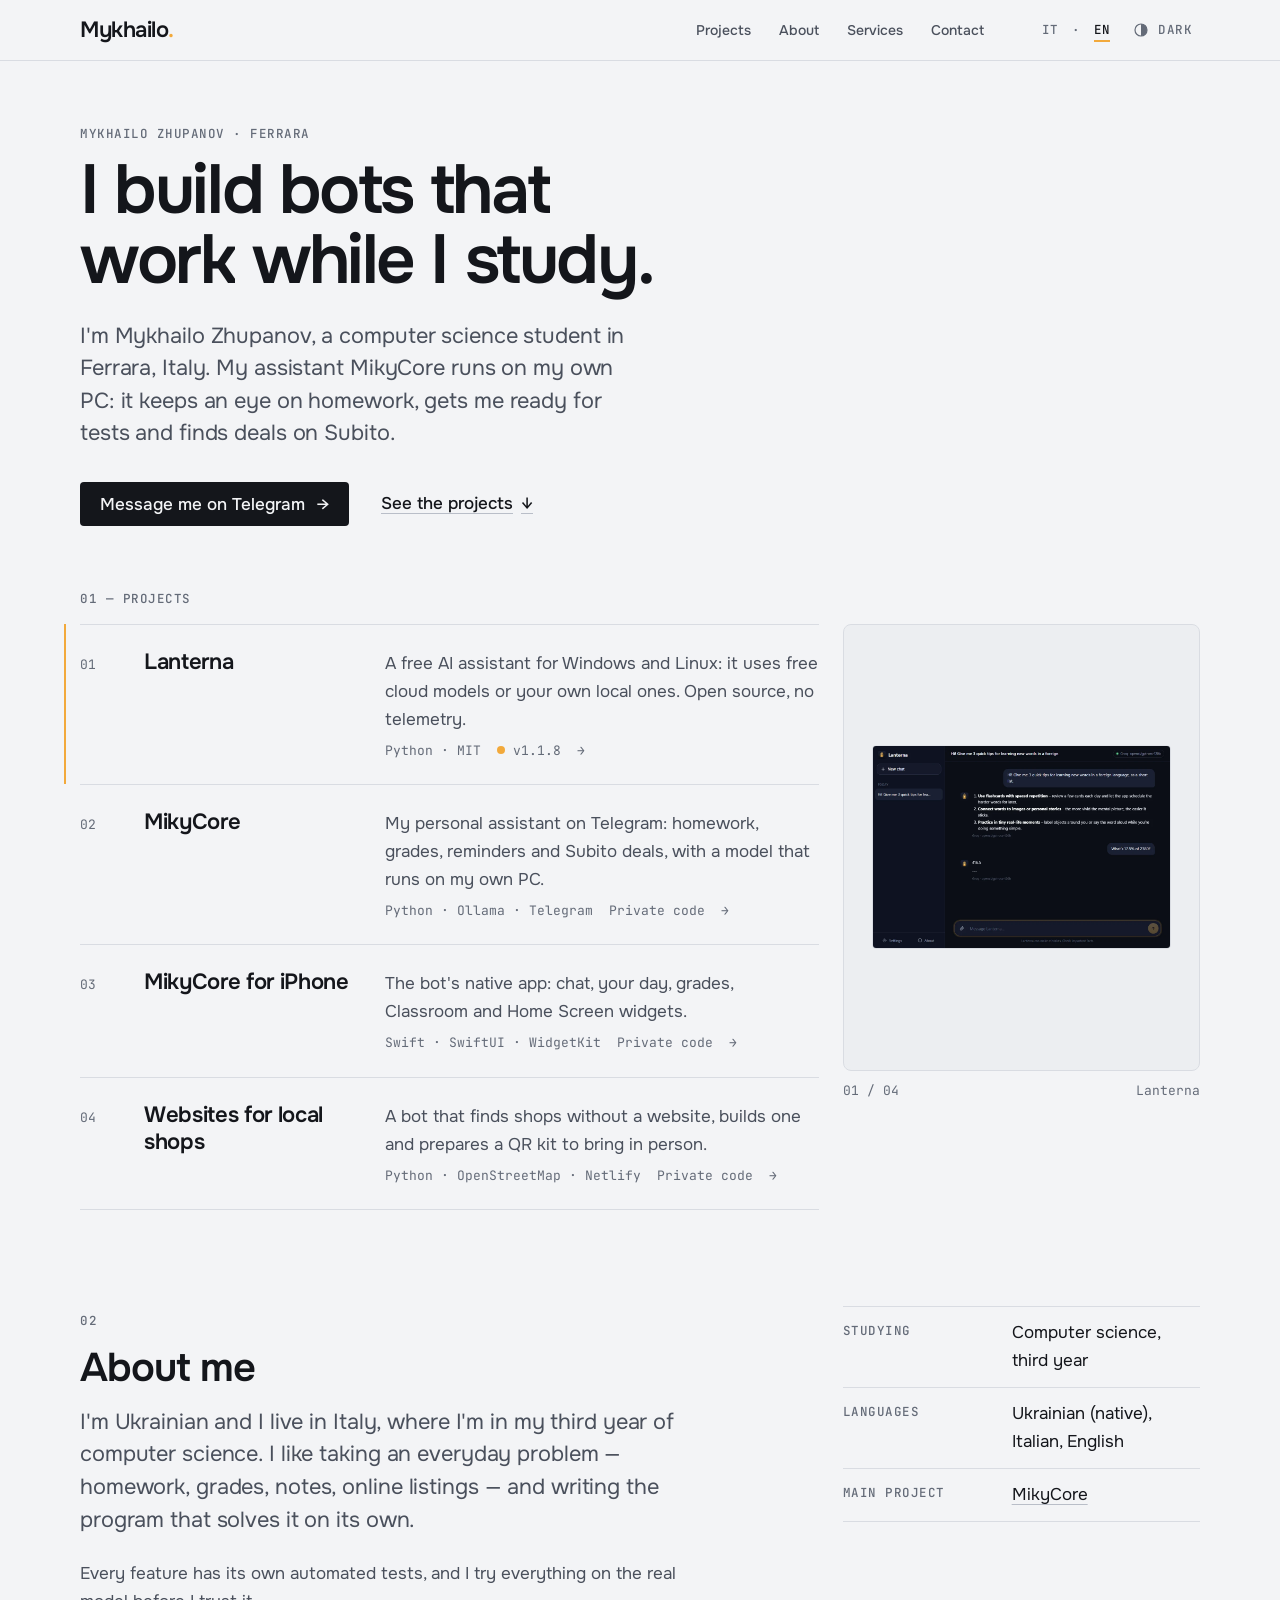
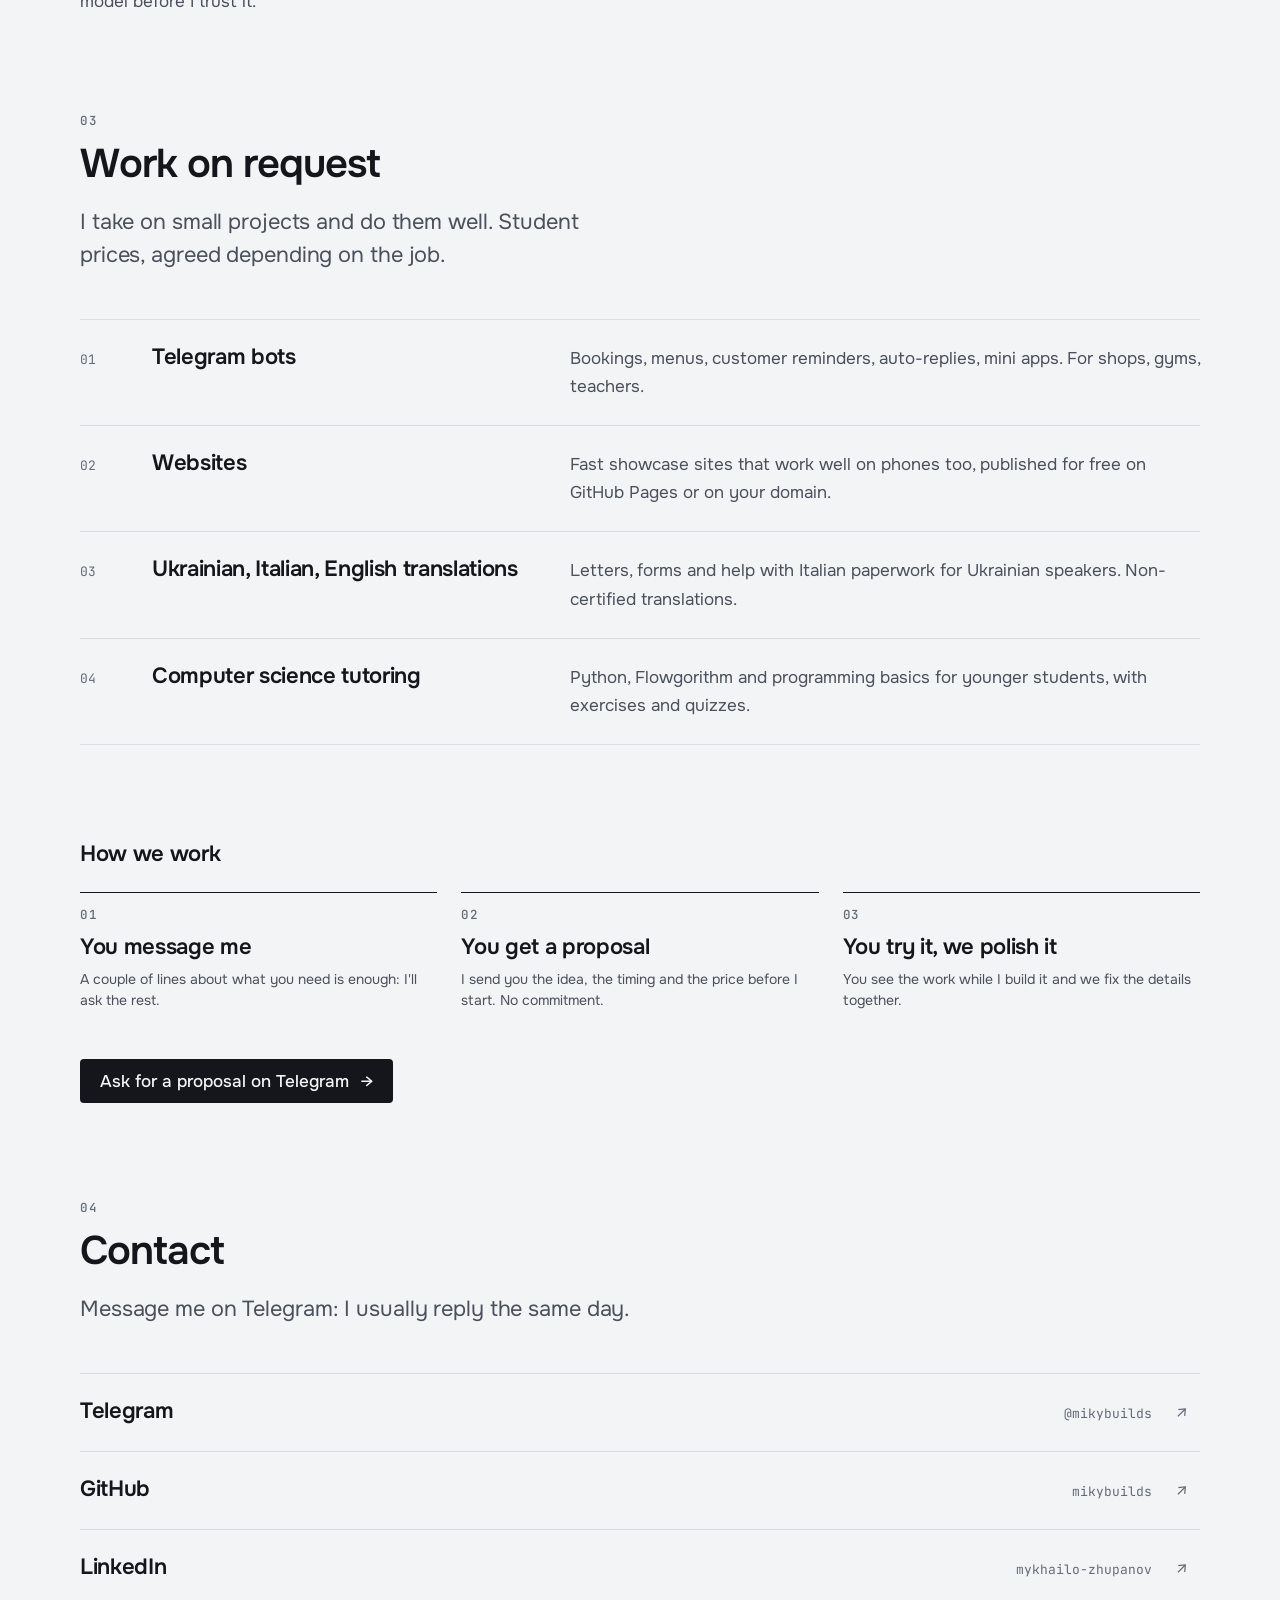
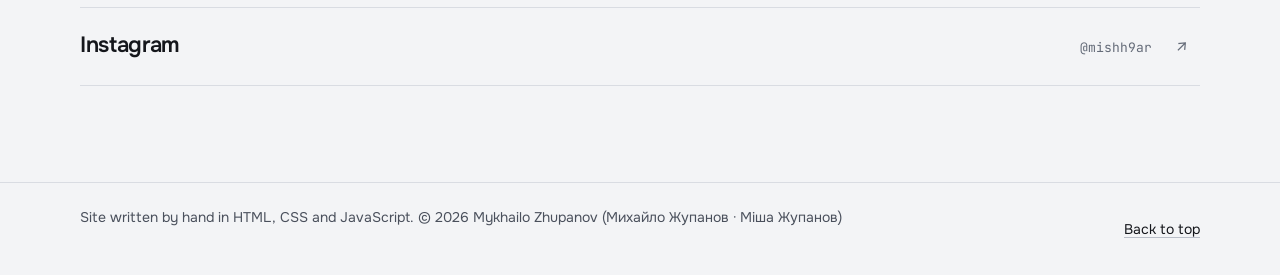
==== index.html @ 5d2f7d84 "Project index: fixed preview plate with a shutter transition" ====
<!doctype html>
<html lang="it">
<head>
  <meta charset="utf-8">
  <meta name="viewport" content="width=device-width, initial-scale=1">
  <title>Mykhailo Zhupanov — bot Telegram e AI in locale</title>
  <meta name="description" content="Mykhailo Zhupanov (Михайло Жупанов, Міша Жупанов), studente di informatica a Ferrara. Costruisco bot Telegram, siti web e assistenti AI che girano sul mio PC.">
  <meta name="author" content="Mykhailo Zhupanov (Михайло Жупанов)">
  <meta name="theme-color" content="#F3F4F6">
  <link rel="canonical" href="https://mikybuilds.github.io/">
  <script type="application/ld+json">
  {"@context": "https://schema.org", "@type": "Person", "name": "Mykhailo Zhupanov", "alternateName": ["Mikhail Zhupanov", "Misha Zhupanov", "Zhupanov Mykhailo", "Михайло Жупанов", "Міша Жупанов", "Миша Жупанов", "Жупанов Михайло", "mikybuilds"], "url": "https://mikybuilds.github.io/", "givenName": "Mykhailo", "familyName": "Zhupanov", "mainEntityOfPage": "https://mikybuilds.github.io/", "jobTitle": "Computer science student, developer", "homeLocation": {"@type": "Place", "address": {"@type": "PostalAddress", "addressLocality": "Ferrara", "addressCountry": "IT"}}, "knowsAbout": ["Telegram bots", "Local LLM", "iOS apps", "Web development"], "sameAs": ["https://github.com/mikybuilds", "https://www.linkedin.com/in/mykhailo-zhupanov/", "https://t.me/mikybuilds", "https://www.instagram.com/mishh9ar/"]}
  </script>
  <meta name="color-scheme" content="light dark">
  <meta property="og:type" content="website">
  <meta property="og:title" content="Mykhailo Zhupanov — bot Telegram e AI in locale">
  <meta property="og:description" content="Mykhailo Zhupanov (Михайло Жупанов, Міша Жупанов), studente di informatica a Ferrara. Costruisco bot Telegram, siti web e assistenti AI che girano sul mio PC.">
  <meta property="og:image" content="https://mikybuilds.github.io/assets/og.png">
  <meta property="og:url" content="https://mikybuilds.github.io/">
  <link rel="icon" href="data:image/svg+xml,%3Csvg xmlns='http://www.w3.org/2000/svg' viewBox='0 0 64 64'%3E%3Crect width='64' height='64' rx='8' fill='%2314161B'/%3E%3Cpath d='M13 47V18l12 17 12-17v29' fill='none' stroke='%23F3F4F6' stroke-width='6' stroke-linejoin='miter'/%3E%3Ccircle cx='51' cy='45' r='5' fill='%23F2A93B'/%3E%3C/svg%3E">
  <link rel="preconnect" href="https://fonts.googleapis.com">
  <link rel="preconnect" href="https://fonts.gstatic.com" crossorigin>
  <link href="https://fonts.googleapis.com/css2?family=JetBrains+Mono:wght@400;500&family=Onest:wght@400..600&display=swap" rel="stylesheet">
  <link rel="stylesheet" href="/tokens.css?v=15">
  <link rel="stylesheet" href="/base.css?v=15">
  <link rel="stylesheet" href="/components.css?v=15">
  <link rel="stylesheet" href="/pages.css?v=15">
  <script src="/lv.js?v=1" defer></script>
  <script>(function(){var d=document.documentElement;d.classList.add("js");try{var t=localStorage.getItem("theme");if(t)d.dataset.theme=t}catch(e){}})();</script>
</head>
<body data-page="home">
  <a class="skip" href="#main" data-i18n="skip">Vai al contenuto</a>
  

  <header class="site-head"><div class="wrap">
    <a class="brand" href="/">Mykhailo</a>
    <nav class="site-nav" aria-label="Menu">
      <a data-i18n="nav.projects" href="/#projects" data-sec="projects">Progetti</a>
      <a class="hide-m" data-i18n="nav.about" href="/#about" data-sec="about">Chi sono</a>
      <a class="hide-s" data-i18n="nav.services" href="/#services" data-sec="services">Servizi</a>
      <a data-i18n="nav.contact" href="/#contact" data-sec="contact">Contatti</a>
    </nav>
    <div class="tools">
      <div class="lang" role="group" aria-label="Lingua / Language"><button type="button" data-lang="it" aria-pressed="true">IT</button><span aria-hidden="true">·</span><button type="button" data-lang="en" aria-pressed="false">EN</button></div>
      <button id="theme" class="theme-btn" type="button" aria-label="Tema scuro"><svg viewBox="0 0 24 24" aria-hidden="true"><circle cx="12" cy="12" r="8"/><path class="half" d="M12 4a8 8 0 0 1 0 16z"/></svg><span class="t-label">Scuro</span></button>
    </div>
  </div></header>

  <main id="main">

    <section class="intro"><div class="wrap">
      <p class="label">Mykhailo Zhupanov · Ferrara</p>
      <h1 class="display" data-i18n="hero.title" data-split>Costruisco bot che lavorano mentre io studio.</h1>
      <p class="lead" data-i18n="hero.lead">Sono Mykhailo Zhupanov, studente di informatica in Italia. Il mio assistente MikyCore gira sul mio PC: tiene d'occhio i compiti, mi prepara per le verifiche e trova affari su Subito.</p>
      <p class="actions"><a class="btn" href="https://t.me/mikybuilds" target="_blank" rel="noopener"><span data-i18n="hero.cta">Scrivimi su Telegram</span><span class="arr" aria-hidden="true">→</span></a><a class="more" href="#projects"><span data-i18n="hero.more2">Vedi i progetti</span><span class="arr" aria-hidden="true">↓</span></a></p>
    </div></section>

    <section class="sec first" id="projects"><div class="wrap">
      <h2 class="label" data-i18n="pj.title">01 — Progetti</h2>
      <div class="index-layout">
        <div class="index"><a class="index-row" href="/projects/lanterna/" data-preview="/assets/lanterna/chat.webp" data-pw="1120" data-ph="760"><span class="row-no meta">01</span><span class="row-title h3" style="view-transition-name:p-lanterna">Lanterna</span><span class="row-desc" data-i18n="pj.lan.d">Assistente AI gratuito per Windows e Linux: usa modelli cloud gratuiti o i tuoi modelli locali. Open source, senza telemetria.</span><span class="row-meta"><span class="row-k meta">Python · MIT</span><span class="row-s meta"><span><span class="dot" aria-hidden="true"></span><span data-lv="v">v1.1.8</span></span><span class="arr" aria-hidden="true">→</span></span></span></a><a class="index-row" href="/projects/mikycore/" data-preview="/assets/previews/mikycore.webp" data-pw="390" data-ph="844"><span class="row-no meta">02</span><span class="row-title h3" style="view-transition-name:p-mikycore">MikyCore</span><span class="row-desc" data-i18n="pj.mc.d">Il mio assistente personale su Telegram: compiti, voti, promemoria e affari su Subito, con un modello che gira sul mio PC.</span><span class="row-meta"><span class="row-k meta">Python · Ollama · Telegram</span><span class="row-s meta"><span data-i18n="ix.private">Codice privato</span><span class="arr" aria-hidden="true">→</span></span></span></a><a class="index-row" href="/projects/ios/" data-preview="/assets/previews/ios.webp" data-pw="390" data-ph="844"><span class="row-no meta">03</span><span class="row-title h3" data-i18n="pj.ios.n" style="view-transition-name:p-ios">MikyCore per iPhone</span><span class="row-desc" data-i18n="pj.ios.d">L'app nativa del bot: chat, giornata, voti, Classroom e widget sulla schermata Home.</span><span class="row-meta"><span class="row-k meta">Swift · SwiftUI · WidgetKit</span><span class="row-s meta"><span data-i18n="ix.private">Codice privato</span><span class="arr" aria-hidden="true">→</span></span></span></a><a class="index-row" href="/projects/sites/" data-preview="/assets/previews/sites.webp" data-pw="390" data-ph="844"><span class="row-no meta">04</span><span class="row-title h3" data-i18n="pj.sites.n" style="view-transition-name:p-sites">Siti per negozi locali</span><span class="row-desc" data-i18n="pj.sit.d">Un bot che trova attività senza sito, ne costruisce uno e prepara il kit con QR da portare di persona.</span><span class="row-meta"><span class="row-k meta">Python · OpenStreetMap · Netlify</span><span class="row-s meta"><span data-i18n="ix.private">Codice privato</span><span class="arr" aria-hidden="true">→</span></span></span></a></div>
        <aside class="stage" aria-hidden="true">
          <figure class="plate">
            <div class="plate-frame"><img class="landscape cur" src="/assets/lanterna/chat.webp" alt="" width="1120" height="760"><img class="portrait" src="/assets/previews/mikycore.webp" alt="" width="390" height="844"><img class="portrait" src="/assets/previews/ios.webp" alt="" width="390" height="844"><img class="portrait" src="/assets/previews/sites.webp" alt="" width="390" height="844"></div>
            <figcaption class="meta"><span id="plate-no">01 / 04</span><span id="plate-name">Lanterna</span></figcaption>
          </figure>
        </aside>
      </div>
    </div></section>

    <section class="sec" id="about"><div class="wrap"><div class="split">
      <div class="split-main">
        <span class="label">02</span>
        <h2 class="h2" data-i18n="about.title">Chi sono</h2>
        <p class="lead wide" data-i18n="about.p1" data-r>Sono ucraino e vivo in Italia, dove frequento il terzo anno di informatica. Mi piace prendere un problema di tutti i giorni — compiti, voti, appunti, annunci online — e scrivere il programma che lo risolve da solo.</p>
        <p class="body dim" data-i18n="ab.p2" data-r>Ogni funzione ha i suoi test automatici, e provo tutto sul modello reale prima di fidarmi.</p>
      </div>
      <div class="split-aside">
        <dl class="facts" data-r>
          <div><dt class="label" data-i18n="ab.k1">Studio</dt><dd data-i18n="ab.v1">Informatica, terzo anno</dd></div>
          <div><dt class="label" data-i18n="ab.k4">Lingue</dt><dd data-i18n="ab.v4">Ucraino (madrelingua), italiano, inglese</dd></div>
          <div><dt class="label" data-i18n="ab.k5">Progetto principale</dt><dd><a href="/projects/mikycore/">MikyCore</a></dd></div>
        </dl>
      </div>
    </div></div></section>

    <section class="sec" id="services"><div class="wrap">
      <div class="sec-head"><span class="label">03</span><h2 class="h2" data-i18n="srv.title">Lavoro su richiesta</h2><p class="lead" data-i18n="srv.lead">Prendo piccoli progetti e li faccio bene. Prezzi da studente, da concordare in base al lavoro.</p></div>
      <div class="rows"><div class="row" data-r><span class="row-no meta">01</span><h3 class="h3" data-i18n="s1.t">Bot Telegram</h3><p class="row-text" data-i18n="s1.d">Prenotazioni, menù, promemoria per i clienti, risposte automatiche, mini app. Per negozi, palestre, insegnanti.</p></div><div class="row" data-r><span class="row-no meta">02</span><h3 class="h3" data-i18n="s2.t">Siti web</h3><p class="row-text" data-i18n="s2.d">Siti vetrina veloci, fatti bene anche su telefono, pubblicati gratis su GitHub Pages o sul tuo dominio.</p></div><div class="row" data-r><span class="row-no meta">03</span><h3 class="h3" data-i18n="s3.t">Traduzioni ucraino, italiano, inglese</h3><p class="row-text" data-i18n="s3.d">Lettere, moduli e aiuto con la burocrazia italiana per chi parla ucraino. Traduzioni non giurate.</p></div><div class="row" data-r><span class="row-no meta">04</span><h3 class="h3" data-i18n="s4.t">Ripetizioni di informatica</h3><p class="row-text" data-i18n="s4.d">Python, Flowgorithm e basi di programmazione per studenti più giovani, con esercizi e quiz.</p></div></div>
      <h3 class="h3 subhead" data-r data-i18n="pr.title">Come lavoriamo</h3>
      <ol class="steps"><li data-r style="--d:0ms"><b data-i18n="pr.1t">Mi scrivi</b><span data-i18n="pr.1d">Due righe su cosa ti serve bastano: il resto lo chiedo io.</span></li><li data-r style="--d:60ms"><b data-i18n="pr.2t">Ricevi una proposta</b><span data-i18n="pr.2d">Ti mando l'idea, i tempi e il prezzo prima di iniziare. Nessun impegno.</span></li><li data-r style="--d:120ms"><b data-i18n="pr.3t">Lo provi e lo sistemiamo</b><span data-i18n="pr.3d">Vedi il lavoro mentre lo faccio e correggiamo insieme i dettagli.</span></li></ol>
      <p class="actions after" data-r><a class="btn" href="https://t.me/mikybuilds" target="_blank" rel="noopener"><span data-i18n="pr.cta">Chiedi una proposta su Telegram</span><span class="arr" aria-hidden="true">→</span></a></p>
    </div></section>

    <section class="sec" id="contact"><div class="wrap">
      <div class="sec-head"><span class="label">04</span><h2 class="h2" data-i18n="ct.title">Contatti</h2><p class="lead" data-i18n="ct.lead">Scrivimi su Telegram: rispondo di solito in giornata.</p></div>
      <div class="contact-list" data-r><a class="contact-row" href="https://t.me/mikybuilds" target="_blank" rel="noopener"><span class="h3">Telegram</span><span class="meta">@mikybuilds</span><span class="arr" aria-hidden="true">↗</span></a><a class="contact-row" href="https://github.com/mikybuilds" target="_blank" rel="noopener"><span class="h3">GitHub</span><span class="meta">mikybuilds</span><span class="arr" aria-hidden="true">↗</span></a><a class="contact-row" href="https://www.linkedin.com/in/mykhailo-zhupanov/" target="_blank" rel="noopener"><span class="h3">LinkedIn</span><span class="meta">mykhailo-zhupanov</span><span class="arr" aria-hidden="true">↗</span></a><a class="contact-row" href="https://www.instagram.com/mishh9ar/" target="_blank" rel="noopener"><span class="h3">Instagram</span><span class="meta">@mishh9ar</span><span class="arr" aria-hidden="true">↗</span></a></div>
    </div></section>
  </main>

  <footer class="site-foot"><div class="wrap">
    <p class="small dim"><span data-i18n="foot">Sito scritto a mano in HTML, CSS e JavaScript.</span> © <span id="year">2026</span> Mykhailo Zhupanov <span lang="uk">(Михайло Жупанов · Міша Жупанов)</span></p>
    <a class="small" href="#main" data-i18n="totop">Torna su</a>
  </div></footer>
  <script>window.PAGE_EN = {"pj.lan.d": "A free AI assistant for Windows and Linux: it uses free cloud models or your own local ones. Open source, no telemetry.", "pj.mc.d": "My personal assistant on Telegram: homework, grades, reminders and Subito deals, with a model that runs on my own PC.", "ix.private": "Private code", "pj.ios.n": "MikyCore for iPhone", "pj.ios.d": "The bot's native app: chat, your day, grades, Classroom and Home Screen widgets.", "pj.sites.n": "Websites for local shops", "pj.sit.d": "A bot that finds shops without a website, builds one and prepares a QR kit to bring in person.", "hero.more2": "See the projects", "pj.title": "01 — Projects", "hero.cta": "Message me on Telegram", "about.title": "About me", "about.p1": "I'm Ukrainian and I live in Italy, where I'm in my third year of computer science. I like taking an everyday problem — homework, grades, notes, online listings — and writing the program that solves it on its own.", "ab.p2": "Every feature has its own automated tests, and I try everything on the real model before I trust it.", "ab.k1": "Studying", "ab.v1": "Computer science, third year", "ab.k4": "Languages", "ab.v4": "Ukrainian (native), Italian, English", "ab.k5": "Main project", "s1.t": "Telegram bots", "s1.d": "Bookings, menus, customer reminders, auto-replies, mini apps. For shops, gyms, teachers.", "s2.t": "Websites", "s2.d": "Fast showcase sites that work well on phones too, published for free on GitHub Pages or on your domain.", "s3.t": "Ukrainian, Italian, English translations", "s3.d": "Letters, forms and help with Italian paperwork for Ukrainian speakers. Non-certified translations.", "s4.t": "Computer science tutoring", "s4.d": "Python, Flowgorithm and programming basics for younger students, with exercises and quizzes.", "pr.1t": "You message me", "pr.1d": "A couple of lines about what you need is enough: I'll ask the rest.", "pr.2t": "You get a proposal", "pr.2d": "I send you the idea, the timing and the price before I start. No commitment.", "pr.3t": "You try it, we polish it", "pr.3d": "You see the work while I build it and we fix the details together.", "srv.lead": "I take on small projects and do them well. Student prices, agreed depending on the job.", "srv.title": "Work on request", "pr.title": "How we work", "pr.cta": "Ask for a proposal on Telegram", "hero.title": "I build bots that work while I study.", "hero.lead": "I'm Mykhailo Zhupanov, a computer science student in Ferrara, Italy. My assistant MikyCore runs on my own PC: it keeps an eye on homework, gets me ready for tests and finds deals on Subito.", "ct.lead": "Message me on Telegram: I usually reply the same day.", "ct.title": "Contact", "_title": "Mykhailo Zhupanov — Telegram bots and local AI", "_desc": "Mykhailo Zhupanov (Михайло Жупанов, Міша Жупанов), computer science student in Ferrara, Italy. I build Telegram bots, websites and AI assistants that run on my own PC.", "skip": "Skip to content", "nav.projects": "Projects", "nav.about": "About", "nav.services": "Services", "nav.contact": "Contact", "foot": "Site written by hand in HTML, CSS and JavaScript.", "totop": "Back to top"};</script>
  <script src="/site.js?v=15"></script>
</body>
</html>
---- tokens.css ----
/* Design tokens. The only place with raw colours and sizes. Rules: DESIGN_RULES.md sections 2-5, 8. */
:root {
  /* surfaces */
  --bg: #F3F4F6;
  --bg-2: #ECEEF1;
  --surface: #FFFFFF;
  /* lines */
  --line: #D9DCE2;
  --line-2: #B9BEC8;
  /* text */
  --ink: #14161B;
  --ink-2: #4A505C;
  --ink-3: #646B78;
  /* accent: amber */
  --accent: #F2A93B;
  --accent-ink: #8F5600;
  --on-accent: #14161B;
  /* states */
  --ok: #1F7A4D;
  --err: #B3261E;
  --focus: 0 0 0 2px var(--bg), 0 0 0 4px var(--ink);
  --sel: color-mix(in srgb, var(--accent) 35%, transparent);
  --frame-line: var(--line);

  /* type */
  --font-sans: "Onest", system-ui, -apple-system, "Segoe UI", Roboto, sans-serif;
  --font-mono: "JetBrains Mono", ui-monospace, "Cascadia Code", Consolas, monospace;

  /* spacing (4px base) */
  --s1: 4px; --s2: 8px; --s3: 12px; --s4: 16px; --s5: 24px; --s6: 32px; --s7: 48px; --s8: 64px; --s9: 96px; --s10: 128px;
  --gut: clamp(20px, 5vw, 48px);
  --wrap: 1120px;

  /* radii: only these two (plus 50% for the status dot) */
  --r-1: 4px;
  --r-2: 8px;

  /* motion */
  --t-fast: 120ms;
  --t-base: 200ms;
  --t-slow: 360ms;
  --ease: cubic-bezier(0.2, 0.7, 0.2, 1);

  color-scheme: light;
}

:root[data-theme="dark"] {
  --bg: #111317; --bg-2: #171A1F; --surface: #1B1F25;
  --line: #272B33; --line-2: #3A404B;
  --ink: #E8EAEE; --ink-2: #B2B8C2; --ink-3: #8A919E;
  --accent: #F5B544; --accent-ink: #F5B544; --on-accent: #14161B;
  --ok: #5FD5A0; --err: #FF8A80;
  --frame-line: var(--line-2);
  color-scheme: dark;
}
@media (prefers-color-scheme: dark) {
  :root:not([data-theme="light"]) {
    --bg: #111317; --bg-2: #171A1F; --surface: #1B1F25;
    --line: #272B33; --line-2: #3A404B;
    --ink: #E8EAEE; --ink-2: #B2B8C2; --ink-3: #8A919E;
    --accent: #F5B544; --accent-ink: #F5B544; --on-accent: #14161B;
    --ok: #5FD5A0; --err: #FF8A80;
    --frame-line: var(--line-2);
    color-scheme: dark;
  }
}
---- base.css ----
/* Reset, type scale, links, focus, selection, page transitions. Uses tokens.css only. */
@view-transition { navigation: auto; }
::view-transition-old(root), ::view-transition-new(root) { animation-duration: var(--t-base); animation-timing-function: var(--ease); }

*, *::before, *::after { box-sizing: border-box; }
html { -webkit-text-size-adjust: 100%; text-size-adjust: 100%; scroll-padding-top: 76px; }
body { margin: 0; background: var(--bg); color: var(--ink); font: 400 17px/1.65 var(--font-sans); -webkit-font-smoothing: antialiased; text-rendering: optimizeLegibility; overflow-x: clip; }
img, svg { max-width: 100%; }
h1, h2, h3, h4, p, dl, dd, ol, ul, figure { margin: 0; }
ol, ul { padding: 0; list-style: none; }
button { font: inherit; color: inherit; background: none; border: 0; padding: 0; cursor: pointer; }
::selection { background: var(--sel); }

a { color: inherit; text-decoration: underline; text-decoration-thickness: 1px; text-underline-offset: 0.22em; text-decoration-color: var(--line-2); transition: text-decoration-color var(--t-fast), text-decoration-thickness var(--t-fast), color var(--t-fast); }
a:hover { color: var(--accent-ink); text-decoration-thickness: 2px; text-decoration-color: currentColor; }
:focus-visible { outline: none; box-shadow: var(--focus); border-radius: var(--r-1); }
.skip { position: absolute; left: -999px; top: var(--s2); z-index: 60; background: var(--ink); color: var(--bg); padding: var(--s2) var(--s4); border-radius: var(--r-1); }
.skip:focus { left: var(--s3); }

/* type scale (the only sizes) */
.display { font: 600 clamp(40px, 5.4vw, 72px)/1.02 var(--font-sans); letter-spacing: -0.035em; text-wrap: balance; }
.h2 { font: 600 clamp(28px, 3.2vw, 40px)/1.1 var(--font-sans); letter-spacing: -0.025em; text-wrap: balance; }
.h3 { font: 600 22px/1.25 var(--font-sans); letter-spacing: -0.015em; }
.lead { font: 400 clamp(19px, 1.7vw, 22px)/1.5 var(--font-sans); letter-spacing: -0.005em; color: var(--ink-2); max-width: 40ch; text-wrap: pretty; }
.lead.wide { max-width: 56ch; }
.body { max-width: 64ch; text-wrap: pretty; }
.body + .body { margin-top: var(--s4); }
.small { font-size: 14px; line-height: 1.5; }
.label { font: 500 12.5px/1.4 var(--font-mono); letter-spacing: 0.04em; text-transform: uppercase; color: var(--ink-3); }
.meta { font: 400 13px/1.4 var(--font-mono); color: var(--ink-3); }
.dim { color: var(--ink-2); }
.num { font-variant-numeric: tabular-nums; }

@media (prefers-reduced-motion: no-preference) { html { scroll-behavior: smooth; } }
@media (prefers-reduced-motion: reduce) {
  *, *::before, *::after { animation-duration: 0.01ms !important; animation-iteration-count: 1 !important; transition-duration: 0.01ms !important; scroll-behavior: auto !important; }
  ::view-transition-group(*), ::view-transition-old(*), ::view-transition-new(*) { animation: none !important; }
}
---- components.css ----
/* Components. Radii 4/8 only, no shadows, no gradients, no blur. Rules: DESIGN_RULES.md section 6. */

/* ---------- layout ---------- */
.wrap { max-width: calc(var(--wrap) + 2 * var(--gut)); margin-inline: auto; padding-inline: var(--gut); }
.grid { display: grid; grid-template-columns: repeat(12, minmax(0, 1fr)); column-gap: 24px; }
.sec { padding-top: var(--s9); }
.sec:last-of-type { padding-bottom: var(--s9); }
.sec-head { display: grid; gap: var(--s3); margin-bottom: var(--s7); justify-items: start; }
.sec-head .lead { margin-top: var(--s2); }
.sec-head.tight { margin-bottom: var(--s6); }

/* ---------- site header (one component on every page) ---------- */
.site-head { position: sticky; top: 0; z-index: 30; background: var(--bg); border-bottom: 1px solid var(--line); }
.site-head .wrap { display: flex; align-items: center; gap: var(--s6); height: 60px; }
.brand { display: inline-flex; align-items: center; min-height: 44px; font: 600 22px/1 var(--font-sans); letter-spacing: -0.02em; text-decoration: none; color: var(--ink); }
.brand::after { content: "."; color: var(--accent); }
.brand:hover { color: var(--ink); text-decoration: none; }
.site-nav { display: flex; gap: var(--s1); margin-left: auto; }
.site-nav a { position: relative; display: flex; align-items: center; height: 60px; padding: 0 var(--s3); font: 500 14px/1 var(--font-sans); color: var(--ink-2); text-decoration: none; transition: color var(--t-fast); border-radius: 0; }
.site-nav a::after { content: ""; position: absolute; left: 0; right: 0; bottom: 0; height: 2px; background: transparent; transition: background-color var(--t-fast); }
.site-nav a:hover, .site-nav a[aria-current] { color: var(--ink); }
.site-nav a[aria-current]::after { background: var(--accent); }
.tools { display: flex; align-items: center; }
.lang { display: flex; align-items: center; font: 500 12.5px/1 var(--font-mono); letter-spacing: 0.04em; color: var(--ink-3); }
.lang button { min-height: 44px; min-width: 44px; padding: 0 var(--s2); color: var(--ink-3); text-transform: uppercase; text-underline-offset: 0.45em; }
.lang button:hover { color: var(--ink); }
.lang button[aria-pressed="true"] { color: var(--ink); text-decoration: underline; text-decoration-thickness: 2px; text-decoration-color: var(--accent); }
.theme-btn { display: inline-flex; align-items: center; justify-content: center; gap: var(--s2); min-height: 44px; min-width: 44px; padding: 0 var(--s2); font: 500 12.5px/1 var(--font-mono); letter-spacing: 0.04em; text-transform: uppercase; color: var(--ink-3); }
.theme-btn:hover { color: var(--ink); }
.theme-btn svg { width: 18px; height: 18px; fill: none; stroke: currentColor; stroke-width: 1.6; }
.theme-btn svg .half { fill: currentColor; stroke: none; }
.theme-btn .t-label { display: none; }

/* ---------- buttons and links ---------- */
.btn { display: inline-flex; align-items: center; gap: var(--s3); min-height: 44px; padding: 0 20px; border-radius: var(--r-1); background: var(--ink); color: var(--bg); font: 500 17px/1 var(--font-sans); text-decoration: none; transition: opacity var(--t-fast); }
.btn:hover { color: var(--bg); opacity: 0.88; text-decoration: none; }
.btn .arr, .more .arr { display: inline-block; transition: transform var(--t-fast) var(--ease); }
.btn:hover .arr, .more:hover .arr { transform: translateX(4px); }
.more { display: inline-flex; align-items: center; gap: var(--s2); min-height: 44px; font-weight: 500; }
.actions { display: flex; flex-wrap: wrap; align-items: center; gap: var(--s2) var(--s6); }

/* ---------- index table (projects, related projects) ---------- */
.index-row { display: grid; grid-template-columns: 48px minmax(0, 1.05fr) minmax(0, 2fr) minmax(0, 1.1fr) 120px; column-gap: var(--s5); align-items: baseline; }
.index { margin-top: var(--s4); }
.index-row { position: relative; padding: var(--s5) 0; border-top: 1px solid var(--line); color: inherit; text-decoration: none; }
.index-row:last-child { border-bottom: 1px solid var(--line); }
.index-row:hover { color: inherit; text-decoration: none; }
.index-row::before, .contact-row::before { content: ""; position: absolute; inset: -1px calc(-1 * var(--s4)) 0; background: var(--bg-2); opacity: 0; transition: opacity var(--t-fast); }
.index-row > *, .contact-row > * { position: relative; }
.index-row:hover::before, .index-row:focus-visible::before, .contact-row:hover::before, .contact-row:focus-visible::before { opacity: 1; }
.row-title { view-transition-class: none; }
.row-desc { color: var(--ink-2); }
.row-meta { display: contents; }
.row-s { display: flex; align-items: baseline; justify-content: space-between; gap: var(--s3); }
.row-s .arr, .contact-row .arr { display: inline-block; color: var(--ink-3); transition: transform var(--t-fast) var(--ease), color var(--t-fast); }
.index-row:hover .arr, .contact-row:hover .arr { transform: translateX(4px); color: var(--ink); }
.dot { display: inline-block; width: 8px; height: 8px; border-radius: 50%; background: var(--accent); margin-right: var(--s2); vertical-align: 1px; }

/* ruled rows: services, features, process notes */
.rows { border-bottom: 1px solid var(--line); }
.row { display: grid; grid-template-columns: 48px minmax(0, 1fr) minmax(0, 1.6fr); column-gap: var(--s5); align-items: baseline; padding: var(--s5) 0; border-top: 1px solid var(--line); }
.row .row-text { color: var(--ink-2); }
.row.noindex { grid-template-columns: minmax(0, 1fr) minmax(0, 1.6fr); }

/* facts: label / value, one hairline per row */
.facts { border-bottom: 1px solid var(--line); }
.facts > div { display: grid; grid-template-columns: minmax(0, 9em) minmax(0, 1fr); gap: var(--s4); padding: var(--s3) 0; border-top: 1px solid var(--line); }
.facts dt { padding-top: 3px; }
.facts dd { margin: 0; }
.facts dd .num { font-weight: 500; }

/* numbered steps */
.steps { display: grid; grid-template-columns: repeat(3, minmax(0, 1fr)); gap: var(--s5); counter-reset: st; }
.steps.four { grid-template-columns: repeat(4, minmax(0, 1fr)); }
.steps li { counter-increment: st; border-top: 1px solid var(--ink); padding-top: var(--s4); }
.steps li::before { content: "0" counter(st); display: block; margin-bottom: var(--s3); font: 500 12.5px/1 var(--font-mono); letter-spacing: 0.04em; color: var(--ink-3); }
.steps b { display: block; margin-bottom: var(--s2); font: 600 22px/1.25 var(--font-sans); letter-spacing: -0.015em; }
.steps span { display: block; color: var(--ink-2); font-size: 14px; line-height: 1.5; }

/* ---------- figures: flat, hairline frame, numbered caption ---------- */
.figure { display: block; }
.frame { border: 1px solid var(--frame-line); border-radius: var(--r-2); overflow: hidden; background: var(--surface); }
.frame > img { display: block; width: 100%; height: auto; }
.figure figcaption { margin-top: var(--s3); }

/* a real app screen shown flat (390 x 844 design px, scaled) */
.shot { --k: 0.62; position: relative; flex: none; width: calc(390px * var(--k)); height: calc(844px * var(--k)); border: 1px solid var(--frame-line); border-radius: var(--r-2); overflow: hidden; background: var(--surface); }
.shot .screen { position: absolute; left: 0; top: 0; width: 390px; height: 844px; transform: scale(var(--k)); transform-origin: 0 0; overflow: hidden; }
.screen { --display: var(--font-sans); --body: var(--font-sans); font-family: var(--font-sans); -webkit-text-size-adjust: none; text-size-adjust: none; }
.strip { display: flex; gap: var(--s5); overflow-x: auto; padding-bottom: var(--s4); scroll-snap-type: x proximity; scrollbar-width: thin; scrollbar-color: var(--line-2) transparent; }
.strip figure { flex: none; scroll-snap-align: start; }
.strip figcaption { max-width: calc(390px * var(--k, 0.62)); }
.strip figcaption b { display: block; margin-bottom: var(--s1); color: var(--ink); font: 600 14px/1.3 var(--font-sans); }

/* screenshot viewer */
.tabs { display: flex; flex-wrap: wrap; gap: var(--s5); margin-bottom: var(--s4); border-bottom: 1px solid var(--line); }
.tabs button { margin-bottom: -1px; min-height: 44px; min-width: 44px; padding: 2px 0 0; font: 500 12.5px/1 var(--font-mono); letter-spacing: 0.04em; text-transform: uppercase; color: var(--ink-3); border-bottom: 2px solid transparent; transition: color var(--t-fast), border-color var(--t-fast); border-radius: 0; }
.tabs button:hover { color: var(--ink); }
.tabs button[aria-selected="true"] { color: var(--ink); border-bottom-color: var(--accent); }
.stack { position: relative; aspect-ratio: 1400 / 912; background: var(--surface); }
.stack img { position: absolute; inset: 0; width: 100%; height: 100%; object-fit: cover; object-position: top; opacity: 0; transition: opacity var(--t-base) var(--ease); }
.stack img.on { opacity: 1; }
.v-cap[hidden] { display: none; }

/* command blocks */
.code { position: relative; min-height: 48px; border: 1px solid var(--line); border-radius: var(--r-1); background: var(--surface); }
.code + .code { margin-top: var(--s3); }
.code code { display: block; padding: 11px 96px 11px var(--s4); font: 400 13px/1.6 var(--font-mono); white-space: pre-wrap; word-break: break-all; color: var(--ink); }
.code button { position: absolute; top: 1px; right: 1px; min-height: 44px; padding: 0 var(--s3); font: 500 12.5px/1 var(--font-mono); letter-spacing: 0.04em; text-transform: uppercase; color: var(--ink-3); }
.code button:hover { color: var(--ink); }
.code button .c-b { display: none; }
.code button.ok { color: var(--ok); }
.code button.ok .c-a { display: none; }
.code button.ok .c-b { display: inline; }

/* contact rows */
.contact-list { border-bottom: 1px solid var(--line); }
.contact-row { position: relative; display: grid; grid-template-columns: minmax(0, 1fr) auto 24px; column-gap: var(--s5); align-items: baseline; padding: var(--s5) 0; border-top: 1px solid var(--line); color: inherit; text-decoration: none; }
.contact-row:hover { color: inherit; text-decoration: none; }

/* project index with a fixed plate: the table on the left, one specimen plate on the right (wide screens) */
.index-layout { display: block; margin-top: var(--s4); }
.index-layout .index { margin-top: 0; }
.stage { display: none; }
.plate { margin: 0; }
.plate-frame { container-type: size; position: relative; aspect-ratio: 4 / 5; display: grid; place-items: center; border: 1px solid var(--frame-line); border-radius: var(--r-2); background: var(--bg-2); overflow: hidden; }
.plate-frame img { grid-area: 1 / 1; display: block; border: 1px solid var(--frame-line); border-radius: var(--r-1); background: var(--surface); clip-path: inset(100% 0 0 0); }
.plate-frame img.portrait { height: calc(100cqh - 56px); width: auto; }
.plate-frame img.landscape { width: calc(100cqw - 56px); height: auto; }
.plate-frame img.cur, .plate-frame img.leaving { clip-path: inset(0); }
.plate-frame img.cur { z-index: 2; }
.plate-frame img.leaving { z-index: 1; }
.plate figcaption { display: flex; justify-content: space-between; gap: var(--s4); margin-top: var(--s3); }
.index-row.active::after { content: ""; position: absolute; left: calc(-1 * var(--s4)); top: -1px; bottom: 0; width: 2px; background: var(--accent); }

/* footer */
.site-foot { border-top: 1px solid var(--line); padding: var(--s5) 0; }
.site-foot a { display: inline-flex; align-items: center; min-height: 44px; }
.site-foot .wrap { display: flex; flex-wrap: wrap; justify-content: space-between; gap: var(--s3) var(--s5); }

/* ---------- motion ---------- */
.js [data-r] { opacity: 0; transform: translateY(8px); transition: opacity var(--t-slow) var(--ease) var(--d, 0ms), transform var(--t-slow) var(--ease) var(--d, 0ms); }
.js [data-r].in { opacity: 1; transform: none; }
.js .display:not(.ready) { visibility: hidden; animation: failshow 0s 2s forwards; }
@keyframes failshow { to { visibility: visible; } }
.wm { display: inline-block; overflow: hidden; vertical-align: top; padding-bottom: 0.14em; margin-bottom: -0.14em; }
.w { display: inline-block; transform: translateY(110%); animation: wordup var(--t-slow) var(--ease) forwards; animation-delay: calc(var(--i) * 25ms); }
@keyframes wordup { to { transform: none; } }

/* ---------- responsive ---------- */
@media (min-width: 760px) {
  .theme-btn .t-label { display: inline; }
}
@media (min-width: 1100px) {
  .index-layout { display: grid; grid-template-columns: repeat(12, minmax(0, 1fr)); column-gap: 24px; align-items: start; }
  .index-layout .index { grid-column: 1 / 9; }
  .stage { display: block; grid-column: 9 / 13; position: sticky; top: 92px; }
  .index-layout .index-row { grid-template-columns: 40px minmax(0, 0.85fr) minmax(0, 1.7fr); grid-template-areas: "n t d" "n t m"; row-gap: var(--s2); }
  .index-layout .row-no { grid-area: n; } .index-layout .row-title { grid-area: t; } .index-layout .row-desc { grid-area: d; }
  .index-layout .row-meta { grid-area: m; display: flex; flex-wrap: wrap; align-items: baseline; gap: var(--s2) var(--s4); }
  .index-layout .row-k { display: block; }
  .index-layout .row-s { justify-content: flex-start; gap: var(--s4); }
}
@media (max-width: 1099px) {
  .index-row { grid-template-columns: 48px minmax(0, 1fr) minmax(0, 2fr); grid-template-areas: "n t d" "n t s"; row-gap: var(--s2); }
  .index-row .row-no { grid-area: n; } .row-title { grid-area: t; } .row-desc { grid-area: d; } .row-k { display: none; } .row-s { grid-area: s; justify-content: flex-start; gap: var(--s5); }
  .steps.four { grid-template-columns: repeat(2, minmax(0, 1fr)); }
}
@media (max-width: 759px) {
  .sec { padding-top: var(--s8); }
  .sec:last-of-type { padding-bottom: var(--s8); }
  .sec-head { margin-bottom: var(--s6); }
  .site-head .wrap { gap: var(--s3); }
  .brand { font-size: 17px; }
  .site-nav { gap: 0; }
  .site-nav a { padding: 0 var(--s2); }
  .site-nav .hide-m { display: none; }
  .lang button { min-width: 32px; padding: 0 var(--s1); }
  .theme-btn { min-width: 40px; padding: 0 var(--s1); }
  .index-row { grid-template-columns: 32px minmax(0, 1fr); grid-template-areas: "n t" ". d" ". m"; padding: var(--s4) 0; }
  .row-meta { grid-area: m; display: flex; flex-wrap: wrap; gap: var(--s2) var(--s4); }
  .row-k { display: block; }
  .row-s { justify-content: flex-start; }
  .row-s .arr { display: none; }
  .row { grid-template-columns: 32px minmax(0, 1fr); padding: var(--s4) 0; row-gap: var(--s2); }
  .row .row-text { grid-column: 2; }
  .row.noindex { grid-template-columns: minmax(0, 1fr); }
  .row.noindex .row-text { grid-column: 1; }
  .steps, .steps.four { grid-template-columns: 1fr; }
  .facts > div { grid-template-columns: 1fr; gap: var(--s1); }
  .contact-row { grid-template-columns: minmax(0, 1fr) 24px; row-gap: var(--s1); padding: var(--s4) 0; }
  .contact-row .meta { grid-column: 1; grid-row: 2; }
  .contact-row .arr { grid-column: 2; grid-row: 1; }
  .tabs { gap: var(--s4); }
  .code code { padding-right: var(--s4); padding-bottom: 52px; }
  .code button { top: auto; bottom: 1px; }
}
@media (max-width: 479px) {
  .site-nav .hide-s { display: none; }
}
@media (max-width: 379px) {
  .site-head .wrap { gap: var(--s2); }
  .site-nav a { padding: 0 6px; }
}
@media (hover: none) {
  .index-row:hover::before, .contact-row:hover::before { opacity: 0; }
}
@media (prefers-reduced-motion: reduce) {
  .js [data-r] { opacity: 1; transform: none; }
  .w { transform: none; animation: none; }
  .js .display:not(.ready) { visibility: visible; }
}
---- pages.css ----
/* Page-level composition: intro, split blocks, project page heads, sample figures. Components live in components.css. */

/* home intro */
.intro { padding-top: var(--s8); padding-bottom: var(--s8); }
.intro .display { margin-top: var(--s3); max-width: 14em; }
.intro .lead { margin-top: var(--s5); }
.intro .actions { margin-top: var(--s6); }
.sec.first { padding-top: 0; }

/* split block: text 1-7, facts / figure 9-12 */
.split { display: grid; grid-template-columns: repeat(12, minmax(0, 1fr)); column-gap: 24px; row-gap: var(--s7); align-items: start; }
.split-main { grid-column: 1 / 8; min-width: 0; }
.split-aside { grid-column: 9 / 13; min-width: 0; }
.split-wide { grid-column: 1 / 13; min-width: 0; }
.split-main > * + * { margin-top: var(--s5); }
.split-main > .label + .h2 { margin-top: var(--s3); }
.split-main > .h2 + .lead { margin-top: var(--s4); }
.split-main > .actions { margin-top: var(--s6); }

/* project page head */
.pagehead { padding-top: var(--s7); padding-bottom: var(--s8); }
.crumb { display: inline-flex; align-items: center; gap: var(--s2); min-height: 44px; margin-left: calc(-1 * var(--s1)); padding-inline: var(--s1); text-decoration: none; }
.crumb:hover { color: var(--ink); text-decoration: underline; text-decoration-color: var(--accent); text-decoration-thickness: 2px; }
.pagehead .display { margin-top: var(--s3); }
.pagehead .lead { margin-top: var(--s5); }
.pagehead .actions { margin-top: var(--s6); }
.pagehead .split { row-gap: var(--s6); }

/* sample website figure (what the bot builds). Colours here belong to the sample, not to the site. */
.sample { border: 1px solid var(--frame-line); border-radius: var(--r-2); overflow: hidden; background: #fff; color: #14161B; }
.sample-bar { padding: 9px 14px; background: #ECEEF1; border-bottom: 1px solid #D9DCE2; font: 400 12px/1.4 var(--font-mono); color: #646B78; }
.sample-hero { padding: 36px 32px; background: #12372D; color: #F3F4F6; }
.sample-hero b { display: block; margin-bottom: 8px; font: 600 30px/1.1 var(--font-sans); letter-spacing: -0.02em; }
.sample-hero span { display: block; margin-bottom: 18px; font-size: 15px; opacity: 0.86; }
.sample-hero em { display: inline-block; padding: 9px 16px; border-radius: var(--r-1); background: #F3F4F6; color: #12372D; font: 500 14px/1 var(--font-sans); font-style: normal; }
.sample-row { display: grid; grid-template-columns: repeat(3, 1fr); gap: 12px; padding: 20px 32px 32px; }
.sample-row i { display: block; height: 76px; border-radius: var(--r-1); background: #ECEEF1; }
.kit { padding: 20px; border: 1px solid var(--frame-line); border-radius: var(--r-1); background: #fff; color: #14161B; }
.kit b { display: block; font: 600 16px/1.2 var(--font-sans); }
.kit small { display: block; margin: 4px 0 14px; font: 400 12px/1.4 var(--font-mono); color: #646B78; }
.kit .qr { display: block; width: 120px; height: 120px; }
.sites-figs { display: grid; grid-template-columns: repeat(12, minmax(0, 1fr)); column-gap: 24px; row-gap: var(--s6); align-items: start; }
.sites-figs .f-sample { grid-column: 1 / 9; }
.sites-figs .f-kit { grid-column: 10 / 13; }

/* spacing helpers that carry a meaning */
.subhead { margin-top: var(--s9); margin-bottom: var(--s5); }
.actions.after { margin-top: var(--s7); }
.actions.after-s { margin-top: var(--s5); }
.mt-m { margin-top: var(--s6); }
.rows.tight .row { grid-template-columns: 48px minmax(0, 1fr); row-gap: var(--s2); }
.rows.tight .row .row-text { grid-column: 2; }
.row-text ol { padding-left: 1.2em; list-style: decimal; display: grid; gap: var(--s2); }
.code-wrap { margin: var(--s4) 0; }

/* narrower screens */
@media (max-width: 1099px) {
  .split-main { grid-column: 1 / 13; }
  .split-aside { grid-column: 1 / 13; }
  .sites-figs .f-sample { grid-column: 1 / 13; }
  .sites-figs .f-kit { grid-column: 1 / 7; }
}
@media (max-width: 759px) {
  .intro { padding-top: var(--s7); padding-bottom: var(--s7); }
  .pagehead { padding-top: var(--s5); padding-bottom: var(--s7); }
  .split, .sites-figs { row-gap: var(--s5); }
  .sites-figs .f-kit { grid-column: 1 / 13; }
  .sample-hero { padding: 24px 20px; }
  .sample-row { padding: 16px 20px 20px; }
}
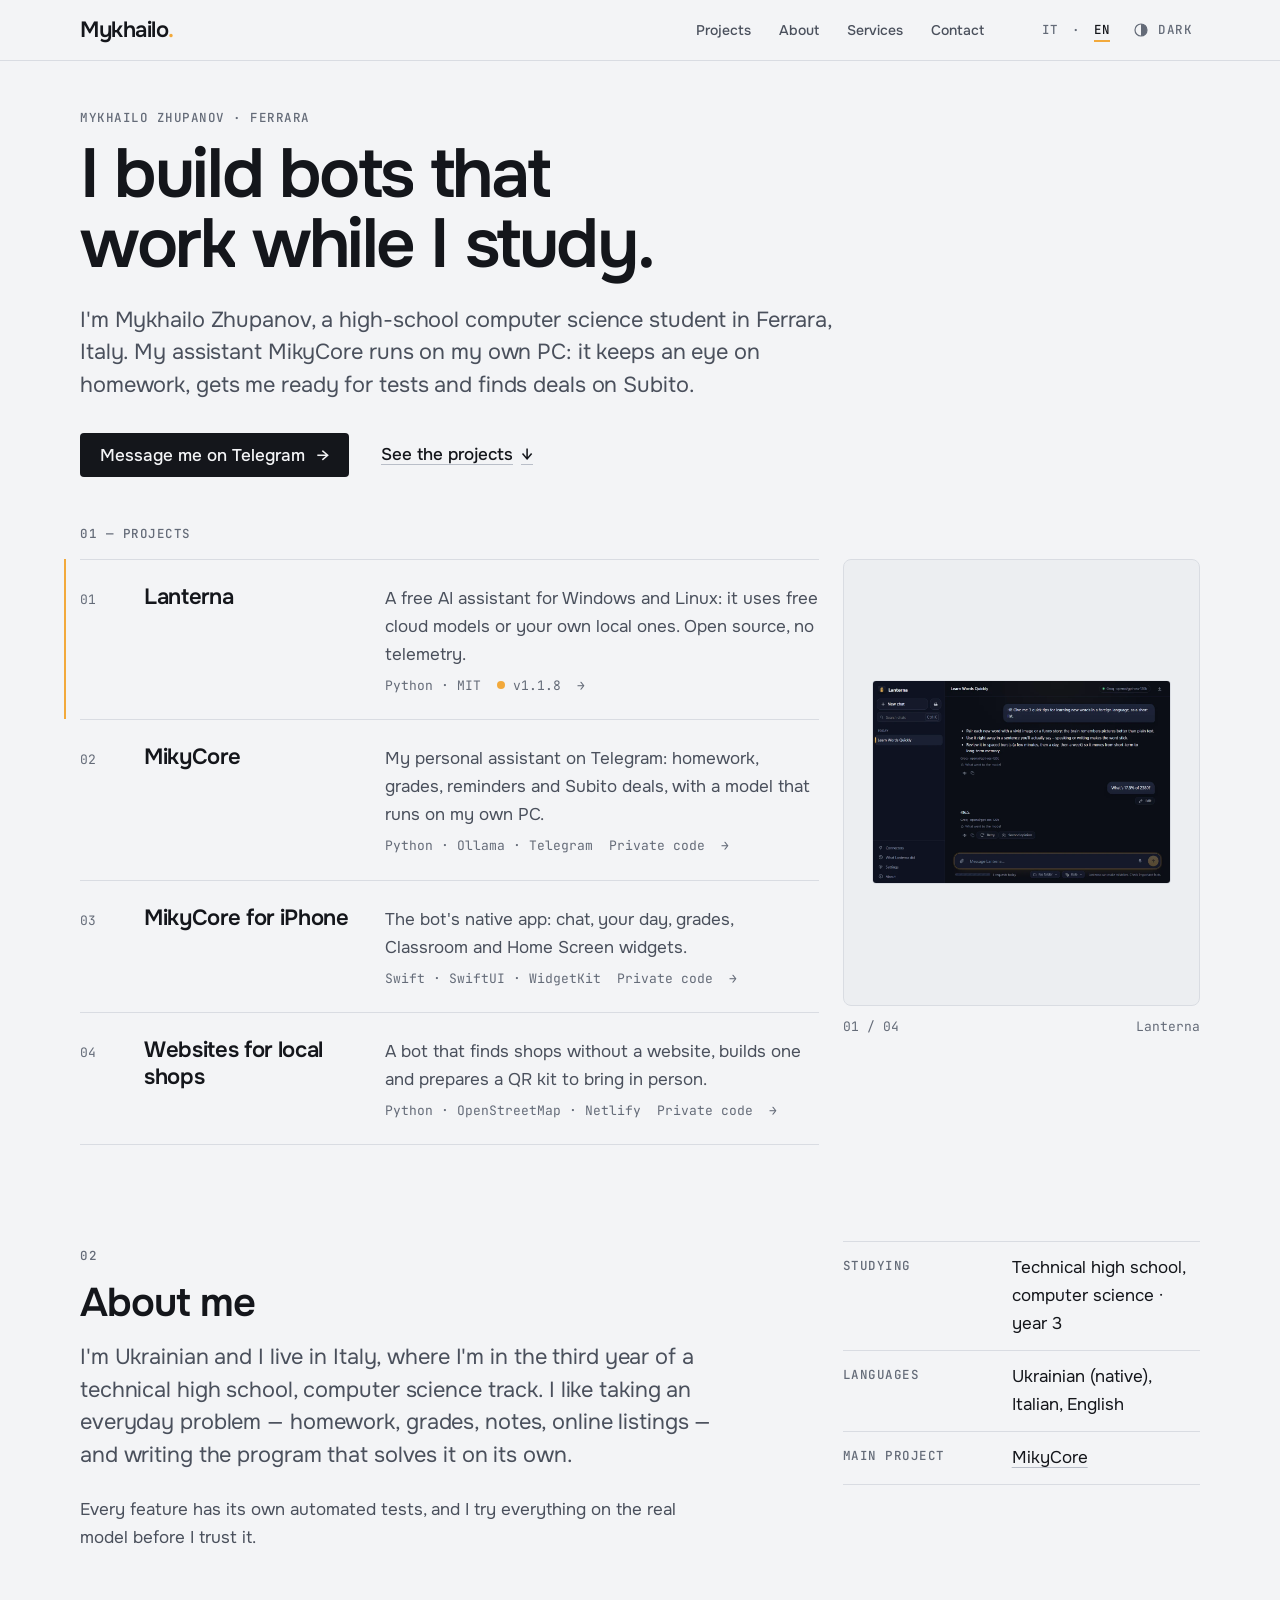
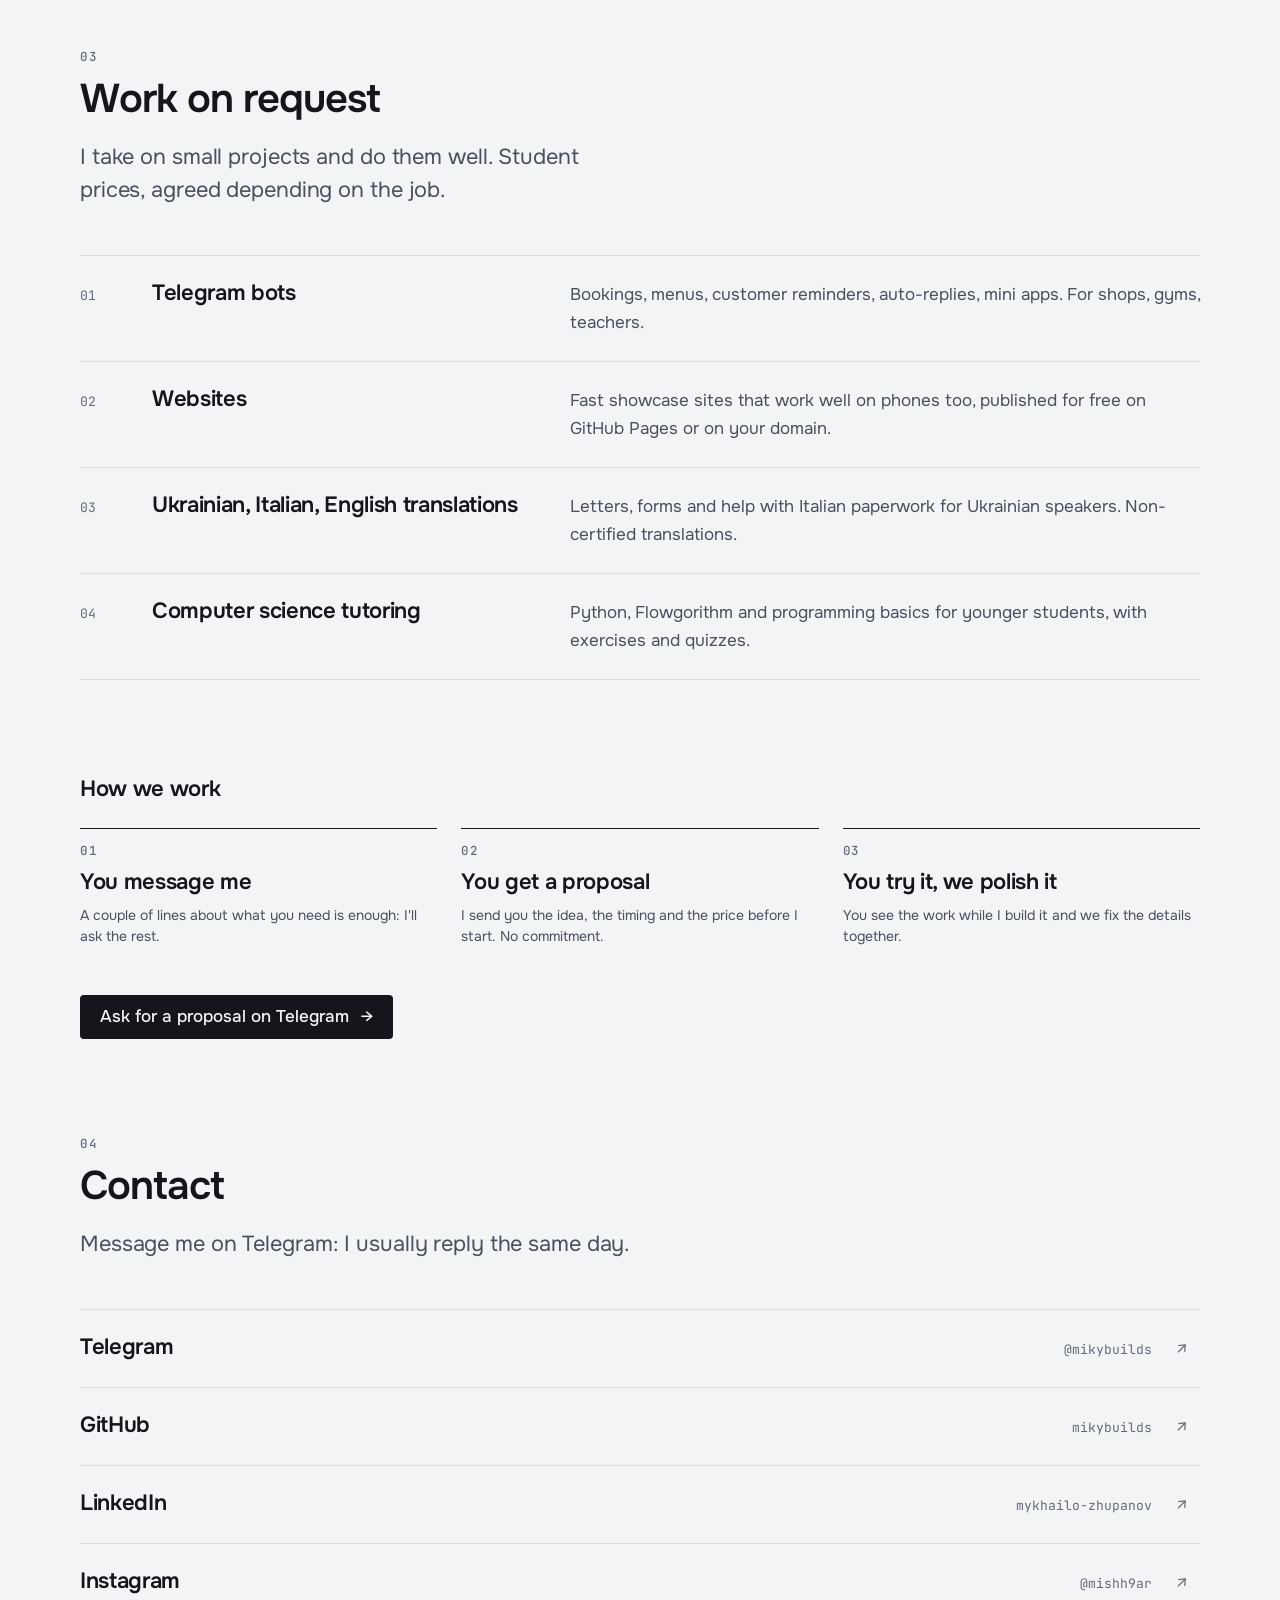
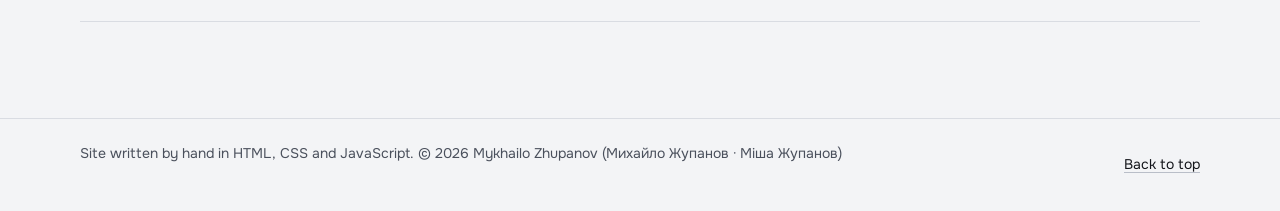
==== commit fdd49213: "Lanterna page: facts and screenshots for 1.1.8, release log; school wording" ====
--- a/index.html
+++ b/index.html
@@ -4,28 +4,28 @@
   <meta charset="utf-8">
   <meta name="viewport" content="width=device-width, initial-scale=1">
   <title>Mykhailo Zhupanov — bot Telegram e AI in locale</title>
-  <meta name="description" content="Mykhailo Zhupanov (Михайло Жупанов, Міша Жупанов), studente di informatica a Ferrara. Costruisco bot Telegram, siti web e assistenti AI che girano sul mio PC.">
+  <meta name="description" content="Mykhailo Zhupanov (Михайло Жупанов, Міша Жупанов), studente di un istituto tecnico (informatica) a Ferrara. Costruisco bot Telegram, siti web e assistenti AI che girano sul mio PC.">
   <meta name="author" content="Mykhailo Zhupanov (Михайло Жупанов)">
   <meta name="theme-color" content="#F3F4F6">
   <link rel="canonical" href="https://mikybuilds.github.io/">
   <script type="application/ld+json">
-  {"@context": "https://schema.org", "@type": "Person", "name": "Mykhailo Zhupanov", "alternateName": ["Mikhail Zhupanov", "Misha Zhupanov", "Zhupanov Mykhailo", "Михайло Жупанов", "Міша Жупанов", "Миша Жупанов", "Жупанов Михайло", "mikybuilds"], "url": "https://mikybuilds.github.io/", "givenName": "Mykhailo", "familyName": "Zhupanov", "mainEntityOfPage": "https://mikybuilds.github.io/", "jobTitle": "Computer science student, developer", "homeLocation": {"@type": "Place", "address": {"@type": "PostalAddress", "addressLocality": "Ferrara", "addressCountry": "IT"}}, "knowsAbout": ["Telegram bots", "Local LLM", "iOS apps", "Web development"], "sameAs": ["https://github.com/mikybuilds", "https://www.linkedin.com/in/mykhailo-zhupanov/", "https://t.me/mikybuilds", "https://www.instagram.com/mishh9ar/"]}
+  {"@context": "https://schema.org", "@type": "Person", "name": "Mykhailo Zhupanov", "alternateName": ["Mikhail Zhupanov", "Misha Zhupanov", "Zhupanov Mykhailo", "Михайло Жупанов", "Міша Жупанов", "Миша Жупанов", "Жупанов Михайло", "mikybuilds"], "url": "https://mikybuilds.github.io/", "givenName": "Mykhailo", "familyName": "Zhupanov", "mainEntityOfPage": "https://mikybuilds.github.io/", "jobTitle": "High-school computer science student, developer", "homeLocation": {"@type": "Place", "address": {"@type": "PostalAddress", "addressLocality": "Ferrara", "addressCountry": "IT"}}, "knowsAbout": ["Telegram bots", "Local LLM", "iOS apps", "Web development"], "sameAs": ["https://github.com/mikybuilds", "https://www.linkedin.com/in/mykhailo-zhupanov/", "https://t.me/mikybuilds", "https://www.instagram.com/mishh9ar/"]}
   </script>
   <meta name="color-scheme" content="light dark">
   <meta property="og:type" content="website">
   <meta property="og:title" content="Mykhailo Zhupanov — bot Telegram e AI in locale">
-  <meta property="og:description" content="Mykhailo Zhupanov (Михайло Жупанов, Міша Жупанов), studente di informatica a Ferrara. Costruisco bot Telegram, siti web e assistenti AI che girano sul mio PC.">
+  <meta property="og:description" content="Mykhailo Zhupanov (Михайло Жупанов, Міша Жупанов), studente di un istituto tecnico (informatica) a Ferrara. Costruisco bot Telegram, siti web e assistenti AI che girano sul mio PC.">
   <meta property="og:image" content="https://mikybuilds.github.io/assets/og.png">
   <meta property="og:url" content="https://mikybuilds.github.io/">
   <link rel="icon" href="data:image/svg+xml,%3Csvg xmlns='http://www.w3.org/2000/svg' viewBox='0 0 64 64'%3E%3Crect width='64' height='64' rx='8' fill='%2314161B'/%3E%3Cpath d='M13 47V18l12 17 12-17v29' fill='none' stroke='%23F3F4F6' stroke-width='6' stroke-linejoin='miter'/%3E%3Ccircle cx='51' cy='45' r='5' fill='%23F2A93B'/%3E%3C/svg%3E">
   <link rel="preconnect" href="https://fonts.googleapis.com">
   <link rel="preconnect" href="https://fonts.gstatic.com" crossorigin>
   <link href="https://fonts.googleapis.com/css2?family=JetBrains+Mono:wght@400;500&family=Onest:wght@400..600&display=swap" rel="stylesheet">
-  <link rel="stylesheet" href="/tokens.css?v=15">
-  <link rel="stylesheet" href="/base.css?v=15">
-  <link rel="stylesheet" href="/components.css?v=15">
-  <link rel="stylesheet" href="/pages.css?v=15">
-  <script src="/lv.js?v=1" defer></script>
+  <link rel="stylesheet" href="/tokens.css?v=19">
+  <link rel="stylesheet" href="/base.css?v=19">
+  <link rel="stylesheet" href="/components.css?v=19">
+  <link rel="stylesheet" href="/pages.css?v=19">
+  <script src="/lv.js?v=3" defer></script>
   <script>(function(){var d=document.documentElement;d.classList.add("js");try{var t=localStorage.getItem("theme");if(t)d.dataset.theme=t}catch(e){}})();</script>
 </head>
 <body data-page="home">
@@ -51,17 +51,17 @@
     <section class="intro"><div class="wrap">
       <p class="label">Mykhailo Zhupanov · Ferrara</p>
       <h1 class="display" data-i18n="hero.title" data-split>Costruisco bot che lavorano mentre io studio.</h1>
-      <p class="lead" data-i18n="hero.lead">Sono Mykhailo Zhupanov, studente di informatica in Italia. Il mio assistente MikyCore gira sul mio PC: tiene d'occhio i compiti, mi prepara per le verifiche e trova affari su Subito.</p>
+      <p class="lead wide" data-i18n="hero.lead">Sono Mykhailo Zhupanov, studio informatica in un istituto tecnico di Ferrara. Il mio assistente MikyCore gira sul mio PC: tiene d'occhio i compiti, mi prepara per le verifiche e trova affari su Subito.</p>
       <p class="actions"><a class="btn" href="https://t.me/mikybuilds" target="_blank" rel="noopener"><span data-i18n="hero.cta">Scrivimi su Telegram</span><span class="arr" aria-hidden="true">→</span></a><a class="more" href="#projects"><span data-i18n="hero.more2">Vedi i progetti</span><span class="arr" aria-hidden="true">↓</span></a></p>
     </div></section>
 
     <section class="sec first" id="projects"><div class="wrap">
       <h2 class="label" data-i18n="pj.title">01 — Progetti</h2>
       <div class="index-layout">
-        <div class="index"><a class="index-row" href="/projects/lanterna/" data-preview="/assets/lanterna/chat.webp" data-pw="1120" data-ph="760"><span class="row-no meta">01</span><span class="row-title h3" style="view-transition-name:p-lanterna">Lanterna</span><span class="row-desc" data-i18n="pj.lan.d">Assistente AI gratuito per Windows e Linux: usa modelli cloud gratuiti o i tuoi modelli locali. Open source, senza telemetria.</span><span class="row-meta"><span class="row-k meta">Python · MIT</span><span class="row-s meta"><span><span class="dot" aria-hidden="true"></span><span data-lv="v">v1.1.8</span></span><span class="arr" aria-hidden="true">→</span></span></span></a><a class="index-row" href="/projects/mikycore/" data-preview="/assets/previews/mikycore.webp" data-pw="390" data-ph="844"><span class="row-no meta">02</span><span class="row-title h3" style="view-transition-name:p-mikycore">MikyCore</span><span class="row-desc" data-i18n="pj.mc.d">Il mio assistente personale su Telegram: compiti, voti, promemoria e affari su Subito, con un modello che gira sul mio PC.</span><span class="row-meta"><span class="row-k meta">Python · Ollama · Telegram</span><span class="row-s meta"><span data-i18n="ix.private">Codice privato</span><span class="arr" aria-hidden="true">→</span></span></span></a><a class="index-row" href="/projects/ios/" data-preview="/assets/previews/ios.webp" data-pw="390" data-ph="844"><span class="row-no meta">03</span><span class="row-title h3" data-i18n="pj.ios.n" style="view-transition-name:p-ios">MikyCore per iPhone</span><span class="row-desc" data-i18n="pj.ios.d">L'app nativa del bot: chat, giornata, voti, Classroom e widget sulla schermata Home.</span><span class="row-meta"><span class="row-k meta">Swift · SwiftUI · WidgetKit</span><span class="row-s meta"><span data-i18n="ix.private">Codice privato</span><span class="arr" aria-hidden="true">→</span></span></span></a><a class="index-row" href="/projects/sites/" data-preview="/assets/previews/sites.webp" data-pw="390" data-ph="844"><span class="row-no meta">04</span><span class="row-title h3" data-i18n="pj.sites.n" style="view-transition-name:p-sites">Siti per negozi locali</span><span class="row-desc" data-i18n="pj.sit.d">Un bot che trova attività senza sito, ne costruisce uno e prepara il kit con QR da portare di persona.</span><span class="row-meta"><span class="row-k meta">Python · OpenStreetMap · Netlify</span><span class="row-s meta"><span data-i18n="ix.private">Codice privato</span><span class="arr" aria-hidden="true">→</span></span></span></a></div>
+        <div class="index"><a class="index-row" href="/projects/lanterna/" data-preview="/assets/lanterna/chat-dark.webp" data-pw="1120" data-ph="760"><span class="row-no meta">01</span><span class="row-title h3" style="view-transition-name:p-lanterna">Lanterna</span><span class="row-desc" data-i18n="pj.lan.d">Assistente AI gratuito per Windows e Linux: usa modelli cloud gratuiti o i tuoi modelli locali. Open source, senza telemetria.</span><span class="row-meta"><span class="row-k meta">Python · MIT</span><span class="row-s meta"><span><span class="dot" aria-hidden="true"></span><span data-lv="v">v1.1.8</span></span><span class="arr" aria-hidden="true">→</span></span></span></a><a class="index-row" href="/projects/mikycore/" data-preview="/assets/previews/mikycore.webp" data-pw="390" data-ph="844"><span class="row-no meta">02</span><span class="row-title h3" style="view-transition-name:p-mikycore">MikyCore</span><span class="row-desc" data-i18n="pj.mc.d">Il mio assistente personale su Telegram: compiti, voti, promemoria e affari su Subito, con un modello che gira sul mio PC.</span><span class="row-meta"><span class="row-k meta">Python · Ollama · Telegram</span><span class="row-s meta"><span data-i18n="ix.private">Codice privato</span><span class="arr" aria-hidden="true">→</span></span></span></a><a class="index-row" href="/projects/ios/" data-preview="/assets/previews/ios.webp" data-pw="390" data-ph="844"><span class="row-no meta">03</span><span class="row-title h3" data-i18n="pj.ios.n" style="view-transition-name:p-ios">MikyCore per iPhone</span><span class="row-desc" data-i18n="pj.ios.d">L'app nativa del bot: chat, giornata, voti, Classroom e widget sulla schermata Home.</span><span class="row-meta"><span class="row-k meta">Swift · SwiftUI · WidgetKit</span><span class="row-s meta"><span data-i18n="ix.private">Codice privato</span><span class="arr" aria-hidden="true">→</span></span></span></a><a class="index-row" href="/projects/sites/" data-preview="/assets/previews/sites.webp" data-pw="390" data-ph="844"><span class="row-no meta">04</span><span class="row-title h3" data-i18n="pj.sites.n" style="view-transition-name:p-sites">Siti per negozi locali</span><span class="row-desc" data-i18n="pj.sit.d">Un bot che trova attività senza sito, ne costruisce uno e prepara il kit con QR da portare di persona.</span><span class="row-meta"><span class="row-k meta">Python · OpenStreetMap · Netlify</span><span class="row-s meta"><span data-i18n="ix.private">Codice privato</span><span class="arr" aria-hidden="true">→</span></span></span></a></div>
         <aside class="stage" aria-hidden="true">
           <figure class="plate">
-            <div class="plate-frame"><img class="landscape cur" src="/assets/lanterna/chat.webp" alt="" width="1120" height="760"><img class="portrait" src="/assets/previews/mikycore.webp" alt="" width="390" height="844"><img class="portrait" src="/assets/previews/ios.webp" alt="" width="390" height="844"><img class="portrait" src="/assets/previews/sites.webp" alt="" width="390" height="844"></div>
+            <div class="plate-frame"><img class="landscape cur" src="/assets/lanterna/chat-dark.webp" alt="" width="1120" height="760"><img class="portrait" src="/assets/previews/mikycore.webp" alt="" width="390" height="844"><img class="portrait" src="/assets/previews/ios.webp" alt="" width="390" height="844"><img class="portrait" src="/assets/previews/sites.webp" alt="" width="390" height="844"></div>
             <figcaption class="meta"><span id="plate-no">01 / 04</span><span id="plate-name">Lanterna</span></figcaption>
           </figure>
         </aside>
@@ -72,12 +72,12 @@
       <div class="split-main">
         <span class="label">02</span>
         <h2 class="h2" data-i18n="about.title">Chi sono</h2>
-        <p class="lead wide" data-i18n="about.p1" data-r>Sono ucraino e vivo in Italia, dove frequento il terzo anno di informatica. Mi piace prendere un problema di tutti i giorni — compiti, voti, appunti, annunci online — e scrivere il programma che lo risolve da solo.</p>
+        <p class="lead wide" data-i18n="about.p1" data-r>Sono ucraino e vivo in Italia, dove frequento il terzo anno di un istituto tecnico, indirizzo informatica. Mi piace prendere un problema di tutti i giorni — compiti, voti, appunti, annunci online — e scrivere il programma che lo risolve da solo.</p>
         <p class="body dim" data-i18n="ab.p2" data-r>Ogni funzione ha i suoi test automatici, e provo tutto sul modello reale prima di fidarmi.</p>
       </div>
       <div class="split-aside">
         <dl class="facts" data-r>
-          <div><dt class="label" data-i18n="ab.k1">Studio</dt><dd data-i18n="ab.v1">Informatica, terzo anno</dd></div>
+          <div><dt class="label" data-i18n="ab.k1">Studio</dt><dd data-i18n="ab.v1">Istituto tecnico, informatica · 3° anno</dd></div>
           <div><dt class="label" data-i18n="ab.k4">Lingue</dt><dd data-i18n="ab.v4">Ucraino (madrelingua), italiano, inglese</dd></div>
           <div><dt class="label" data-i18n="ab.k5">Progetto principale</dt><dd><a href="/projects/mikycore/">MikyCore</a></dd></div>
         </dl>
@@ -102,7 +102,7 @@
     <p class="small dim"><span data-i18n="foot">Sito scritto a mano in HTML, CSS e JavaScript.</span> © <span id="year">2026</span> Mykhailo Zhupanov <span lang="uk">(Михайло Жупанов · Міша Жупанов)</span></p>
     <a class="small" href="#main" data-i18n="totop">Torna su</a>
   </div></footer>
-  <script>window.PAGE_EN = {"pj.lan.d": "A free AI assistant for Windows and Linux: it uses free cloud models or your own local ones. Open source, no telemetry.", "pj.mc.d": "My personal assistant on Telegram: homework, grades, reminders and Subito deals, with a model that runs on my own PC.", "ix.private": "Private code", "pj.ios.n": "MikyCore for iPhone", "pj.ios.d": "The bot's native app: chat, your day, grades, Classroom and Home Screen widgets.", "pj.sites.n": "Websites for local shops", "pj.sit.d": "A bot that finds shops without a website, builds one and prepares a QR kit to bring in person.", "hero.more2": "See the projects", "pj.title": "01 — Projects", "hero.cta": "Message me on Telegram", "about.title": "About me", "about.p1": "I'm Ukrainian and I live in Italy, where I'm in my third year of computer science. I like taking an everyday problem — homework, grades, notes, online listings — and writing the program that solves it on its own.", "ab.p2": "Every feature has its own automated tests, and I try everything on the real model before I trust it.", "ab.k1": "Studying", "ab.v1": "Computer science, third year", "ab.k4": "Languages", "ab.v4": "Ukrainian (native), Italian, English", "ab.k5": "Main project", "s1.t": "Telegram bots", "s1.d": "Bookings, menus, customer reminders, auto-replies, mini apps. For shops, gyms, teachers.", "s2.t": "Websites", "s2.d": "Fast showcase sites that work well on phones too, published for free on GitHub Pages or on your domain.", "s3.t": "Ukrainian, Italian, English translations", "s3.d": "Letters, forms and help with Italian paperwork for Ukrainian speakers. Non-certified translations.", "s4.t": "Computer science tutoring", "s4.d": "Python, Flowgorithm and programming basics for younger students, with exercises and quizzes.", "pr.1t": "You message me", "pr.1d": "A couple of lines about what you need is enough: I'll ask the rest.", "pr.2t": "You get a proposal", "pr.2d": "I send you the idea, the timing and the price before I start. No commitment.", "pr.3t": "You try it, we polish it", "pr.3d": "You see the work while I build it and we fix the details together.", "srv.lead": "I take on small projects and do them well. Student prices, agreed depending on the job.", "srv.title": "Work on request", "pr.title": "How we work", "pr.cta": "Ask for a proposal on Telegram", "hero.title": "I build bots that work while I study.", "hero.lead": "I'm Mykhailo Zhupanov, a computer science student in Ferrara, Italy. My assistant MikyCore runs on my own PC: it keeps an eye on homework, gets me ready for tests and finds deals on Subito.", "ct.lead": "Message me on Telegram: I usually reply the same day.", "ct.title": "Contact", "_title": "Mykhailo Zhupanov — Telegram bots and local AI", "_desc": "Mykhailo Zhupanov (Михайло Жупанов, Міша Жупанов), computer science student in Ferrara, Italy. I build Telegram bots, websites and AI assistants that run on my own PC.", "skip": "Skip to content", "nav.projects": "Projects", "nav.about": "About", "nav.services": "Services", "nav.contact": "Contact", "foot": "Site written by hand in HTML, CSS and JavaScript.", "totop": "Back to top"};</script>
-  <script src="/site.js?v=15"></script>
+  <script>window.PAGE_EN = {"pj.lan.d": "A free AI assistant for Windows and Linux: it uses free cloud models or your own local ones. Open source, no telemetry.", "pj.mc.d": "My personal assistant on Telegram: homework, grades, reminders and Subito deals, with a model that runs on my own PC.", "ix.private": "Private code", "pj.ios.n": "MikyCore for iPhone", "pj.ios.d": "The bot's native app: chat, your day, grades, Classroom and Home Screen widgets.", "pj.sites.n": "Websites for local shops", "pj.sit.d": "A bot that finds shops without a website, builds one and prepares a QR kit to bring in person.", "hero.more2": "See the projects", "pj.title": "01 — Projects", "hero.cta": "Message me on Telegram", "about.title": "About me", "about.p1": "I'm Ukrainian and I live in Italy, where I'm in the third year of a technical high school, computer science track. I like taking an everyday problem — homework, grades, notes, online listings — and writing the program that solves it on its own.", "ab.p2": "Every feature has its own automated tests, and I try everything on the real model before I trust it.", "ab.k1": "Studying", "ab.k4": "Languages", "ab.v4": "Ukrainian (native), Italian, English", "ab.k5": "Main project", "ab.v1": "Technical high school, computer science · year 3", "s1.t": "Telegram bots", "s1.d": "Bookings, menus, customer reminders, auto-replies, mini apps. For shops, gyms, teachers.", "s2.t": "Websites", "s2.d": "Fast showcase sites that work well on phones too, published for free on GitHub Pages or on your domain.", "s3.t": "Ukrainian, Italian, English translations", "s3.d": "Letters, forms and help with Italian paperwork for Ukrainian speakers. Non-certified translations.", "s4.t": "Computer science tutoring", "s4.d": "Python, Flowgorithm and programming basics for younger students, with exercises and quizzes.", "pr.1t": "You message me", "pr.1d": "A couple of lines about what you need is enough: I'll ask the rest.", "pr.2t": "You get a proposal", "pr.2d": "I send you the idea, the timing and the price before I start. No commitment.", "pr.3t": "You try it, we polish it", "pr.3d": "You see the work while I build it and we fix the details together.", "srv.lead": "I take on small projects and do them well. Student prices, agreed depending on the job.", "srv.title": "Work on request", "pr.title": "How we work", "pr.cta": "Ask for a proposal on Telegram", "hero.title": "I build bots that work while I study.", "hero.lead": "I'm Mykhailo Zhupanov, a high-school computer science student in Ferrara, Italy. My assistant MikyCore runs on my own PC: it keeps an eye on homework, gets me ready for tests and finds deals on Subito.", "ct.lead": "Message me on Telegram: I usually reply the same day.", "ct.title": "Contact", "_title": "Mykhailo Zhupanov — Telegram bots and local AI", "_desc": "Mykhailo Zhupanov (Михайло Жупанов, Міша Жупанов), high-school computer science student in Ferrara, Italy. I build Telegram bots, websites and AI assistants that run on my own PC.", "skip": "Skip to content", "nav.projects": "Projects", "nav.about": "About", "nav.services": "Services", "nav.contact": "Contact", "foot": "Site written by hand in HTML, CSS and JavaScript.", "totop": "Back to top"};</script>
+  <script src="/site.js?v=19"></script>
 </body>
 </html>
--- a/components.css
+++ b/components.css
@@ -45,8 +45,9 @@
 .index-row { position: relative; padding: var(--s5) 0; border-top: 1px solid var(--line); color: inherit; text-decoration: none; }
 .index-row:last-child { border-bottom: 1px solid var(--line); }
 .index-row:hover { color: inherit; text-decoration: none; }
-.index-row::before, .contact-row::before { content: ""; position: absolute; inset: -1px calc(-1 * var(--s4)) 0; background: var(--bg-2); opacity: 0; transition: opacity var(--t-fast); }
-.index-row > *, .contact-row > * { position: relative; }
+/* the hover background sits under the whole row (its own stacking context), so no text can end up behind it */
+.index-row, .contact-row { isolation: isolate; }
+.index-row::before, .contact-row::before { content: ""; position: absolute; z-index: -1; inset: -1px calc(-1 * var(--s4)) 0; background: var(--bg-2); opacity: 0; transition: opacity var(--t-fast); }
 .index-row:hover::before, .index-row:focus-visible::before, .contact-row:hover::before, .contact-row:focus-visible::before { opacity: 1; }
 .row-title { view-transition-class: none; }
 .row-desc { color: var(--ink-2); }
@@ -97,10 +98,24 @@
 .tabs button { margin-bottom: -1px; min-height: 44px; min-width: 44px; padding: 2px 0 0; font: 500 12.5px/1 var(--font-mono); letter-spacing: 0.04em; text-transform: uppercase; color: var(--ink-3); border-bottom: 2px solid transparent; transition: color var(--t-fast), border-color var(--t-fast); border-radius: 0; }
 .tabs button:hover { color: var(--ink); }
 .tabs button[aria-selected="true"] { color: var(--ink); border-bottom-color: var(--accent); }
-.stack { position: relative; aspect-ratio: 1400 / 912; background: var(--surface); }
-.stack img { position: absolute; inset: 0; width: 100%; height: 100%; object-fit: cover; object-position: top; opacity: 0; transition: opacity var(--t-base) var(--ease); }
-.stack img.on { opacity: 1; }
+.stack { position: relative; aspect-ratio: 1120 / 760; background: var(--surface); }
+.stack .pane { position: absolute; inset: 0; opacity: 0; transition: opacity var(--t-base) var(--ease); }
+.stack .pane.on { opacity: 1; }
+.stack img { position: absolute; inset: 0; width: 100%; height: 100%; object-fit: contain; }
+/* the app's own screenshots follow the site theme: light shots on the light page, dark on the dark one */
+.t-dark { display: none; }
+:root[data-theme="dark"] .t-dark { display: block; }
+:root[data-theme="dark"] .t-light { display: none; }
+@media (prefers-color-scheme: dark) {
+  :root:not([data-theme="light"]) .t-dark { display: block; }
+  :root:not([data-theme="light"]) .t-light { display: none; }
+}
 .v-cap[hidden] { display: none; }
+
+/* release log: version, date, title */
+.rel { border-bottom: 1px solid var(--line); }
+.rel-row { display: grid; grid-template-columns: 88px 112px minmax(0, 1fr); column-gap: var(--s5); align-items: baseline; padding: var(--s3) 0; border-top: 1px solid var(--line); }
+.rel-row .meta:first-child { color: var(--ink); }
 
 /* command blocks */
 .code { position: relative; min-height: 48px; border: 1px solid var(--line); border-radius: var(--r-1); background: var(--surface); }
@@ -192,11 +207,17 @@
   .contact-row .meta { grid-column: 1; grid-row: 2; }
   .contact-row .arr { grid-column: 2; grid-row: 1; }
   .tabs { gap: var(--s4); }
+  .rel-row { grid-template-columns: auto minmax(0, 1fr); row-gap: var(--s1); }
+  .rel-row .rel-t { grid-column: 1 / -1; }
   .code code { padding-right: var(--s4); padding-bottom: 52px; }
   .code button { top: auto; bottom: 1px; }
 }
 @media (max-width: 479px) {
   .site-nav .hide-s { display: none; }
+  /* four tab names don't fit one row in Italian: two columns, each tab on its own hairline, instead of one orphaned tab */
+  .tabs { display: grid; grid-template-columns: repeat(2, minmax(0, 1fr)); gap: 0 var(--s4); border-bottom: 0; }
+  .tabs button { margin-bottom: 0; padding: 2px 0 1px; text-align: left; border-bottom: 1px solid var(--line); }
+  .tabs button[aria-selected="true"] { padding-bottom: 0; border-bottom-width: 2px; }
 }
 @media (max-width: 379px) {
   .site-head .wrap { gap: var(--s2); }
--- a/pages.css
+++ b/pages.css
@@ -1,7 +1,7 @@
 /* Page-level composition: intro, split blocks, project page heads, sample figures. Components live in components.css. */
 
 /* home intro */
-.intro { padding-top: var(--s8); padding-bottom: var(--s8); }
+.intro { padding-top: var(--s7); padding-bottom: var(--s7); }
 .intro .display { margin-top: var(--s3); max-width: 14em; }
 .intro .lead { margin-top: var(--s5); }
 .intro .actions { margin-top: var(--s6); }
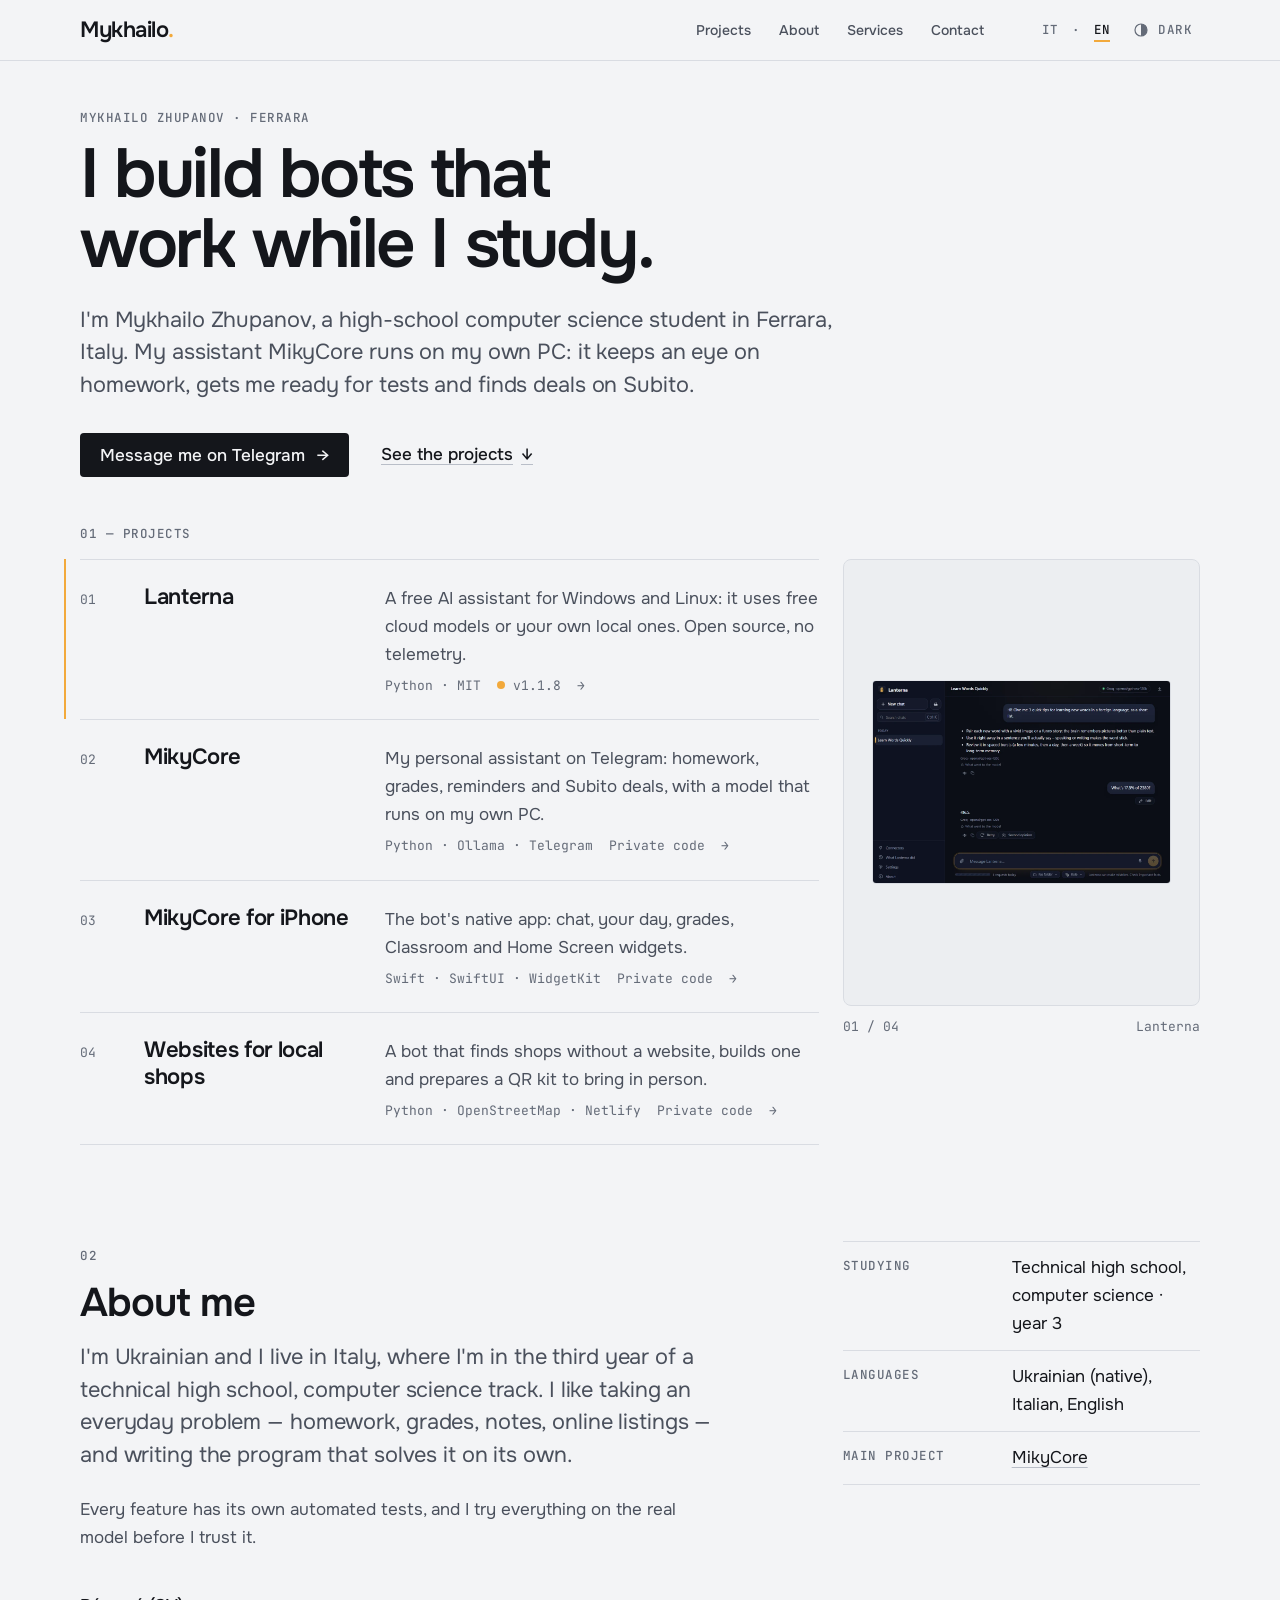
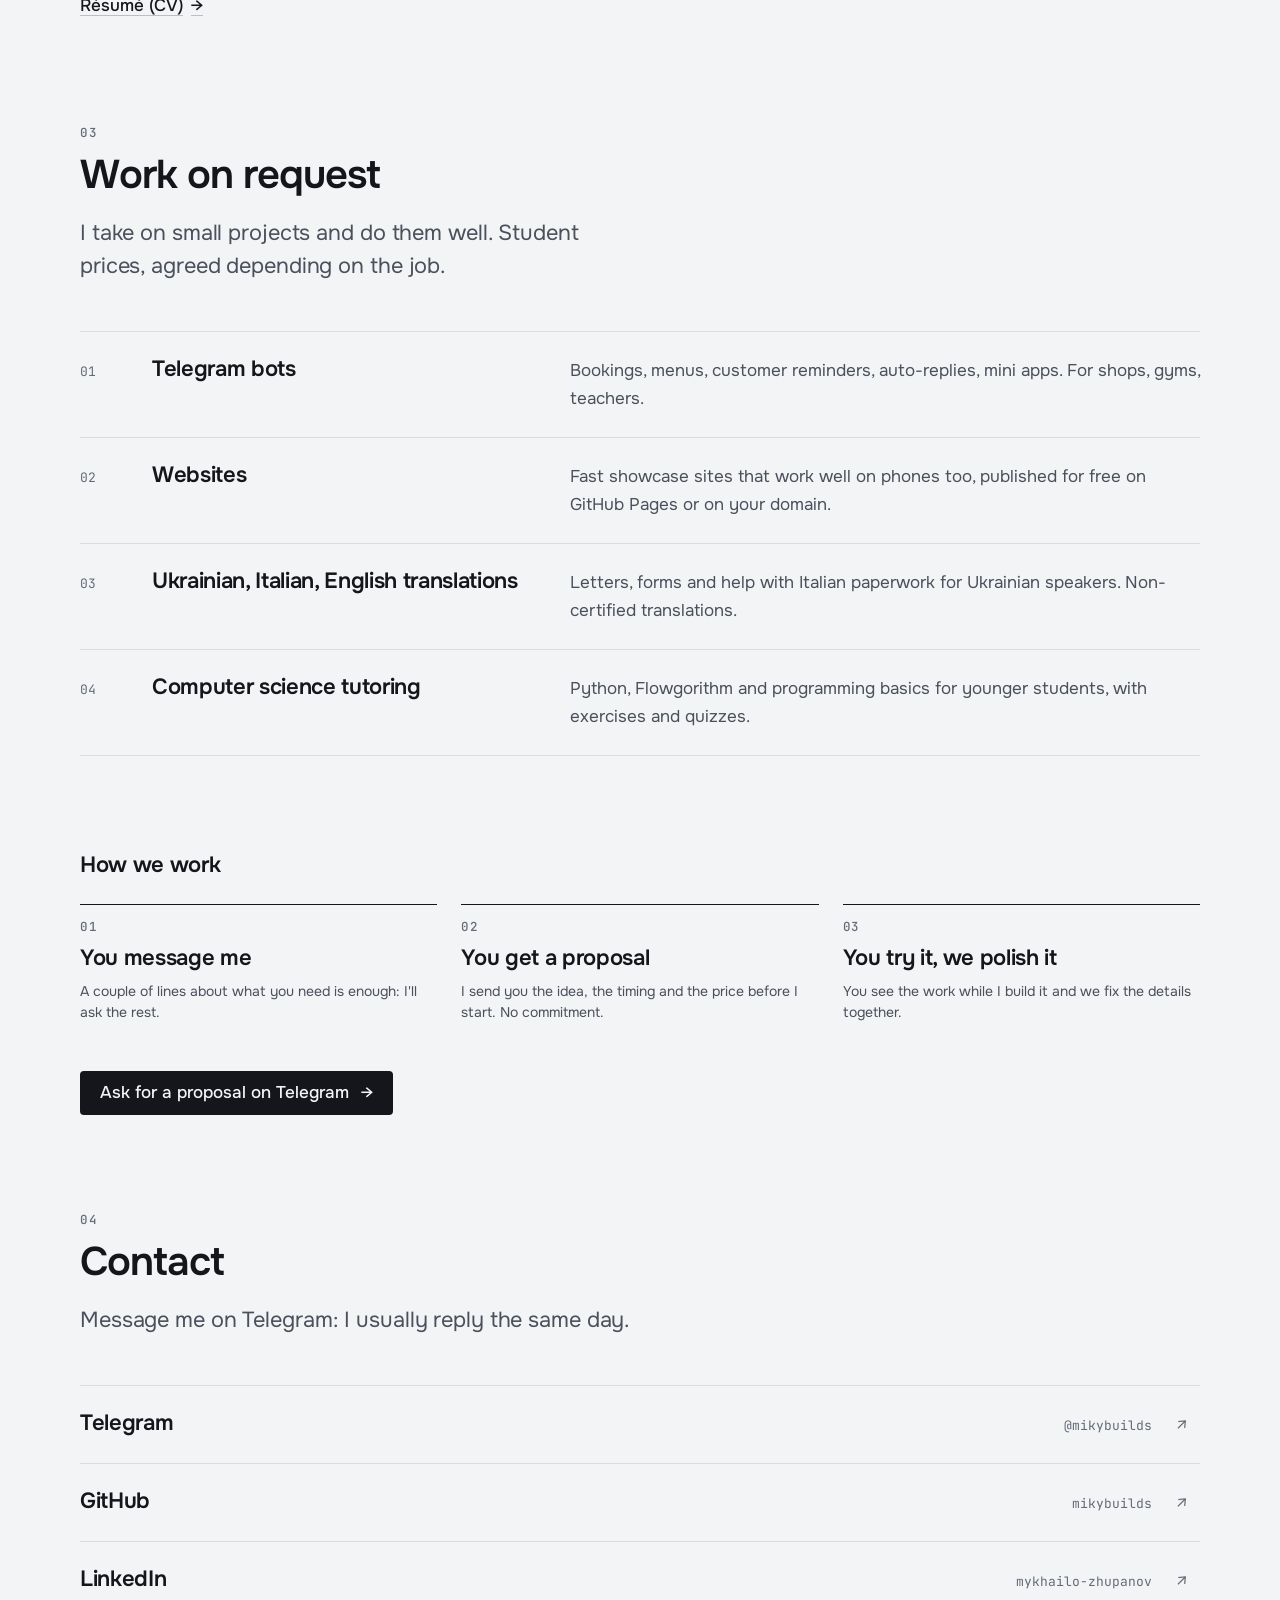
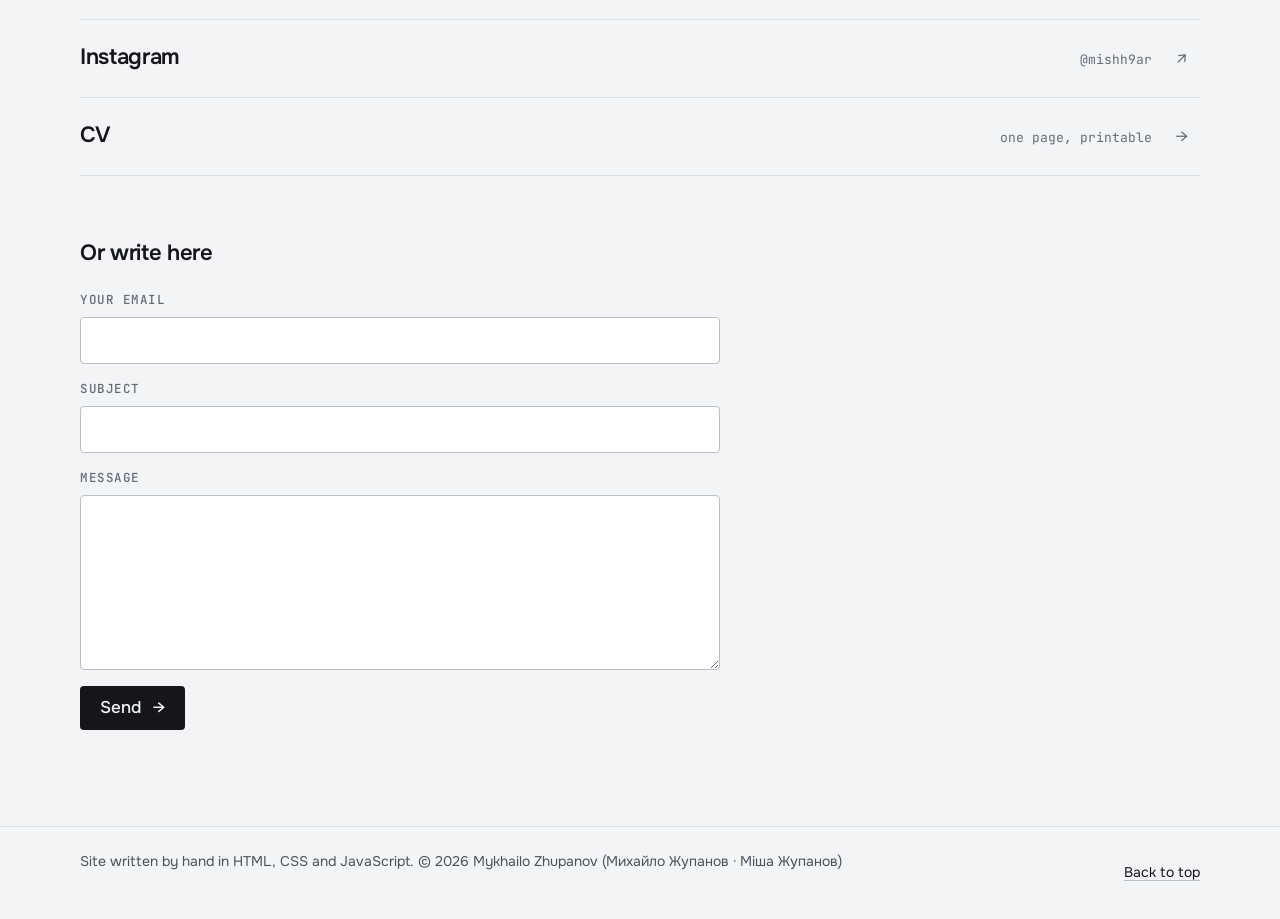
==== commit d5e89e4e: "Add CV page and contact form" ====
--- a/index.html
+++ b/index.html
@@ -21,10 +21,10 @@
   <link rel="preconnect" href="https://fonts.googleapis.com">
   <link rel="preconnect" href="https://fonts.gstatic.com" crossorigin>
   <link href="https://fonts.googleapis.com/css2?family=JetBrains+Mono:wght@400;500&family=Onest:wght@400..600&display=swap" rel="stylesheet">
-  <link rel="stylesheet" href="/tokens.css?v=19">
-  <link rel="stylesheet" href="/base.css?v=19">
-  <link rel="stylesheet" href="/components.css?v=19">
-  <link rel="stylesheet" href="/pages.css?v=19">
+  <link rel="stylesheet" href="/tokens.css?v=22">
+  <link rel="stylesheet" href="/base.css?v=22">
+  <link rel="stylesheet" href="/components.css?v=22">
+  <link rel="stylesheet" href="/pages.css?v=22">
   <script src="/lv.js?v=3" defer></script>
   <script>(function(){var d=document.documentElement;d.classList.add("js");try{var t=localStorage.getItem("theme");if(t)d.dataset.theme=t}catch(e){}})();</script>
 </head>
@@ -74,6 +74,7 @@
         <h2 class="h2" data-i18n="about.title">Chi sono</h2>
         <p class="lead wide" data-i18n="about.p1" data-r>Sono ucraino e vivo in Italia, dove frequento il terzo anno di un istituto tecnico, indirizzo informatica. Mi piace prendere un problema di tutti i giorni — compiti, voti, appunti, annunci online — e scrivere il programma che lo risolve da solo.</p>
         <p class="body dim" data-i18n="ab.p2" data-r>Ogni funzione ha i suoi test automatici, e provo tutto sul modello reale prima di fidarmi.</p>
+        <p class="actions" data-r><a class="more" href="/cv/"><span data-i18n="cv.link">Curriculum (CV)</span><span class="arr" aria-hidden="true">→</span></a></p>
       </div>
       <div class="split-aside">
         <dl class="facts" data-r>
@@ -94,7 +95,18 @@
 
     <section class="sec" id="contact"><div class="wrap">
       <div class="sec-head"><span class="label">04</span><h2 class="h2" data-i18n="ct.title">Contatti</h2><p class="lead" data-i18n="ct.lead">Scrivimi su Telegram: rispondo di solito in giornata.</p></div>
-      <div class="contact-list" data-r><a class="contact-row" href="https://t.me/mikybuilds" target="_blank" rel="noopener"><span class="h3">Telegram</span><span class="meta">@mikybuilds</span><span class="arr" aria-hidden="true">↗</span></a><a class="contact-row" href="https://github.com/mikybuilds" target="_blank" rel="noopener"><span class="h3">GitHub</span><span class="meta">mikybuilds</span><span class="arr" aria-hidden="true">↗</span></a><a class="contact-row" href="https://www.linkedin.com/in/mykhailo-zhupanov/" target="_blank" rel="noopener"><span class="h3">LinkedIn</span><span class="meta">mykhailo-zhupanov</span><span class="arr" aria-hidden="true">↗</span></a><a class="contact-row" href="https://www.instagram.com/mishh9ar/" target="_blank" rel="noopener"><span class="h3">Instagram</span><span class="meta">@mishh9ar</span><span class="arr" aria-hidden="true">↗</span></a></div>
+      <div class="contact-list" data-r><a class="contact-row" href="https://t.me/mikybuilds" target="_blank" rel="noopener"><span class="h3">Telegram</span><span class="meta">@mikybuilds</span><span class="arr" aria-hidden="true">↗</span></a><a class="contact-row" href="https://github.com/mikybuilds" target="_blank" rel="noopener"><span class="h3">GitHub</span><span class="meta">mikybuilds</span><span class="arr" aria-hidden="true">↗</span></a><a class="contact-row" href="https://www.linkedin.com/in/mykhailo-zhupanov/" target="_blank" rel="noopener"><span class="h3">LinkedIn</span><span class="meta">mykhailo-zhupanov</span><span class="arr" aria-hidden="true">↗</span></a><a class="contact-row" href="https://www.instagram.com/mishh9ar/" target="_blank" rel="noopener"><span class="h3">Instagram</span><span class="meta">@mishh9ar</span><span class="arr" aria-hidden="true">↗</span></a><a class="contact-row" href="/cv/"><span class="h3" data-i18n="cv.row">Curriculum</span><span class="meta" data-i18n="cv.rowm">una pagina, stampabile</span><span class="arr" aria-hidden="true">→</span></a></div>
+      <form class="form" id="contact-form" action="https://api.web3forms.com/submit" method="POST" novalidate data-r>
+        <h3 class="h3" data-i18n="fm.h">Oppure scrivi qui</h3>
+        <input type="hidden" name="access_key" value="fa7a9e1f-1c98-408e-877a-d4b1c318d550">
+        <input type="hidden" name="from_name" value="mikybuilds.github.io">
+        <input type="checkbox" name="botcheck" class="hp" tabindex="-1" autocomplete="off" aria-hidden="true">
+        <div class="field"><label class="label" for="f-email" data-i18n="fm.email">La tua email</label><input id="f-email" type="email" name="email" required autocomplete="email" maxlength="120" aria-describedby="f-email-e"><p class="field-err small" id="f-email-e" data-msg="Scrivi un'email a cui posso rispondere, ad esempio nome@esempio.it." data-key="fm.e.email" hidden></p></div>
+        <div class="field"><label class="label" for="f-subject" data-i18n="fm.subject">Oggetto</label><input id="f-subject" type="text" name="subject" required maxlength="120" aria-describedby="f-subject-e"><p class="field-err small" id="f-subject-e" data-msg="Scrivi l'oggetto." data-key="fm.e.subject" hidden></p></div>
+        <div class="field"><label class="label" for="f-message" data-i18n="fm.msg">Messaggio</label><textarea id="f-message" name="message" required rows="6" maxlength="4000" aria-describedby="f-message-e"></textarea><p class="field-err small" id="f-message-e" data-msg="Scrivi il messaggio." data-key="fm.e.message" hidden></p></div>
+        <p class="actions"><button class="btn" type="submit"><span data-i18n="fm.send">Invia</span><span class="arr" aria-hidden="true">→</span></button>
+          <span class="form-note small" role="status" aria-live="polite" data-sending="Invio…" data-ok="Inviato. Ti rispondo via email." data-err="Non è partito. Scrivimi su Telegram."></span></p>
+      </form>
     </div></section>
   </main>
 
@@ -102,7 +114,7 @@
     <p class="small dim"><span data-i18n="foot">Sito scritto a mano in HTML, CSS e JavaScript.</span> © <span id="year">2026</span> Mykhailo Zhupanov <span lang="uk">(Михайло Жупанов · Міша Жупанов)</span></p>
     <a class="small" href="#main" data-i18n="totop">Torna su</a>
   </div></footer>
-  <script>window.PAGE_EN = {"pj.lan.d": "A free AI assistant for Windows and Linux: it uses free cloud models or your own local ones. Open source, no telemetry.", "pj.mc.d": "My personal assistant on Telegram: homework, grades, reminders and Subito deals, with a model that runs on my own PC.", "ix.private": "Private code", "pj.ios.n": "MikyCore for iPhone", "pj.ios.d": "The bot's native app: chat, your day, grades, Classroom and Home Screen widgets.", "pj.sites.n": "Websites for local shops", "pj.sit.d": "A bot that finds shops without a website, builds one and prepares a QR kit to bring in person.", "hero.more2": "See the projects", "pj.title": "01 — Projects", "hero.cta": "Message me on Telegram", "about.title": "About me", "about.p1": "I'm Ukrainian and I live in Italy, where I'm in the third year of a technical high school, computer science track. I like taking an everyday problem — homework, grades, notes, online listings — and writing the program that solves it on its own.", "ab.p2": "Every feature has its own automated tests, and I try everything on the real model before I trust it.", "ab.k1": "Studying", "ab.k4": "Languages", "ab.v4": "Ukrainian (native), Italian, English", "ab.k5": "Main project", "ab.v1": "Technical high school, computer science · year 3", "s1.t": "Telegram bots", "s1.d": "Bookings, menus, customer reminders, auto-replies, mini apps. For shops, gyms, teachers.", "s2.t": "Websites", "s2.d": "Fast showcase sites that work well on phones too, published for free on GitHub Pages or on your domain.", "s3.t": "Ukrainian, Italian, English translations", "s3.d": "Letters, forms and help with Italian paperwork for Ukrainian speakers. Non-certified translations.", "s4.t": "Computer science tutoring", "s4.d": "Python, Flowgorithm and programming basics for younger students, with exercises and quizzes.", "pr.1t": "You message me", "pr.1d": "A couple of lines about what you need is enough: I'll ask the rest.", "pr.2t": "You get a proposal", "pr.2d": "I send you the idea, the timing and the price before I start. No commitment.", "pr.3t": "You try it, we polish it", "pr.3d": "You see the work while I build it and we fix the details together.", "srv.lead": "I take on small projects and do them well. Student prices, agreed depending on the job.", "srv.title": "Work on request", "pr.title": "How we work", "pr.cta": "Ask for a proposal on Telegram", "hero.title": "I build bots that work while I study.", "hero.lead": "I'm Mykhailo Zhupanov, a high-school computer science student in Ferrara, Italy. My assistant MikyCore runs on my own PC: it keeps an eye on homework, gets me ready for tests and finds deals on Subito.", "ct.lead": "Message me on Telegram: I usually reply the same day.", "ct.title": "Contact", "_title": "Mykhailo Zhupanov — Telegram bots and local AI", "_desc": "Mykhailo Zhupanov (Михайло Жупанов, Міша Жупанов), high-school computer science student in Ferrara, Italy. I build Telegram bots, websites and AI assistants that run on my own PC.", "skip": "Skip to content", "nav.projects": "Projects", "nav.about": "About", "nav.services": "Services", "nav.contact": "Contact", "foot": "Site written by hand in HTML, CSS and JavaScript.", "totop": "Back to top"};</script>
-  <script src="/site.js?v=19"></script>
+  <script>window.PAGE_EN = {"pj.lan.d": "A free AI assistant for Windows and Linux: it uses free cloud models or your own local ones. Open source, no telemetry.", "pj.mc.d": "My personal assistant on Telegram: homework, grades, reminders and Subito deals, with a model that runs on my own PC.", "ix.private": "Private code", "pj.ios.n": "MikyCore for iPhone", "pj.ios.d": "The bot's native app: chat, your day, grades, Classroom and Home Screen widgets.", "pj.sites.n": "Websites for local shops", "pj.sit.d": "A bot that finds shops without a website, builds one and prepares a QR kit to bring in person.", "hero.more2": "See the projects", "pj.title": "01 — Projects", "hero.cta": "Message me on Telegram", "about.title": "About me", "about.p1": "I'm Ukrainian and I live in Italy, where I'm in the third year of a technical high school, computer science track. I like taking an everyday problem — homework, grades, notes, online listings — and writing the program that solves it on its own.", "ab.p2": "Every feature has its own automated tests, and I try everything on the real model before I trust it.", "ab.k1": "Studying", "ab.k4": "Languages", "ab.v4": "Ukrainian (native), Italian, English", "ab.k5": "Main project", "ab.v1": "Technical high school, computer science · year 3", "cv.link": "Résumé (CV)", "s1.t": "Telegram bots", "s1.d": "Bookings, menus, customer reminders, auto-replies, mini apps. For shops, gyms, teachers.", "s2.t": "Websites", "s2.d": "Fast showcase sites that work well on phones too, published for free on GitHub Pages or on your domain.", "s3.t": "Ukrainian, Italian, English translations", "s3.d": "Letters, forms and help with Italian paperwork for Ukrainian speakers. Non-certified translations.", "s4.t": "Computer science tutoring", "s4.d": "Python, Flowgorithm and programming basics for younger students, with exercises and quizzes.", "pr.1t": "You message me", "pr.1d": "A couple of lines about what you need is enough: I'll ask the rest.", "pr.2t": "You get a proposal", "pr.2d": "I send you the idea, the timing and the price before I start. No commitment.", "pr.3t": "You try it, we polish it", "pr.3d": "You see the work while I build it and we fix the details together.", "srv.lead": "I take on small projects and do them well. Student prices, agreed depending on the job.", "srv.title": "Work on request", "pr.title": "How we work", "pr.cta": "Ask for a proposal on Telegram", "hero.title": "I build bots that work while I study.", "hero.lead": "I'm Mykhailo Zhupanov, a high-school computer science student in Ferrara, Italy. My assistant MikyCore runs on my own PC: it keeps an eye on homework, gets me ready for tests and finds deals on Subito.", "cv.row": "CV", "cv.rowm": "one page, printable", "ct.lead": "Message me on Telegram: I usually reply the same day.", "ct.title": "Contact", "fm.h": "Or write here", "fm.email": "Your email", "fm.subject": "Subject", "fm.msg": "Message", "fm.send": "Send", "fm.sending": "Sending…", "fm.ok": "Sent. I'll reply to your email.", "fm.err": "It didn't go through. Please write on Telegram.", "fm.e.email": "Enter an email I can reply to, like name@example.com.", "fm.e.subject": "Add a subject.", "fm.e.message": "Write the message.", "_title": "Mykhailo Zhupanov — Telegram bots and local AI", "_desc": "Mykhailo Zhupanov (Михайло Жупанов, Міша Жупанов), high-school computer science student in Ferrara, Italy. I build Telegram bots, websites and AI assistants that run on my own PC.", "skip": "Skip to content", "nav.projects": "Projects", "nav.about": "About", "nav.services": "Services", "nav.contact": "Contact", "foot": "Site written by hand in HTML, CSS and JavaScript.", "totop": "Back to top"};</script>
+  <script src="/site.js?v=22"></script>
 </body>
 </html>
--- a/components.css
+++ b/components.css
@@ -127,6 +127,20 @@
 .code button.ok { color: var(--ok); }
 .code button.ok .c-a { display: none; }
 .code button.ok .c-b { display: inline; }
+
+/* form: labels always visible, 44 px fields */
+.form { display: grid; gap: var(--s4); max-width: 640px; margin-top: var(--s8); }
+.form .h3 { margin-bottom: var(--s2); }
+.field { display: grid; gap: var(--s2); }
+.field input, .field textarea { width: 100%; min-height: 44px; padding: 10px var(--s3); border: 1px solid var(--line-2); border-radius: var(--r-1); background: var(--surface); color: var(--ink); font: 400 17px/1.5 var(--font-sans); }
+.field textarea { resize: vertical; min-height: 140px; }
+.field input:focus-visible, .field textarea:focus-visible { box-shadow: var(--focus); }
+.field.bad input, .field.bad textarea { border-color: var(--err); }
+.field-err { color: var(--err); }
+.form .hp { position: absolute; left: -9999px; width: 1px; height: 1px; opacity: 0; }
+.form-note.ok { color: var(--ok); }
+.form-note.err { color: var(--err); }
+.btn[disabled] { opacity: 0.45; cursor: not-allowed; }
 
 /* contact rows */
 .contact-list { border-bottom: 1px solid var(--line); }
--- a/pages.css
+++ b/pages.css
@@ -68,3 +68,46 @@
   .sample-hero { padding: 24px 20px; }
   .sample-row { padding: 16px 20px 20px; }
 }
+
+/* CV page */
+.cv-row .row-text > p + p { margin-top: var(--s2); }
+.cv-row .h3 a { text-decoration: none; }
+.cv-row .h3 a:hover { text-decoration: underline; text-decoration-thickness: 2px; }
+.cv-edu.row.noindex { grid-template-columns: minmax(0, 1fr); row-gap: var(--s2); }
+.cv-edu .row-text { grid-column: 1; }
+/* 44px hit area on inline links without changing the line box */
+.cv-head .facts dd a { display: inline-block; padding-block: 12px; margin-block: -12px; }
+.cv-row .h3 a { display: inline-block; padding-block: 9px; margin-block: -9px; }
+
+/* printing (the CV is made to be saved as a one-page PDF) */
+@media print {
+  @page { size: A4; margin: 14mm 15mm; }
+  :root, :root[data-theme="dark"], :root:not([data-theme="light"]) { --bg: #FFFFFF; --bg-2: #FFFFFF; --surface: #FFFFFF; --line: #C9CDD4; --line-2: #9AA0AB; --ink: #14161B; --ink-2: #33373F; --ink-3: #555B66; --accent: #F2A93B; --accent-ink: #14161B; color-scheme: light; }
+  body { font-size: 10pt; line-height: 1.45; }
+  .site-head, .site-foot, .skip, .actions, #contact, #more, .preview, .stage { display: none !important; }
+  .js [data-r] { opacity: 1 !important; transform: none !important; }
+  .w { transform: none !important; animation: none !important; }
+  .js .display:not(.ready) { visibility: visible !important; }
+  a { color: inherit; text-decoration: none; }
+  .wrap { max-width: none; padding-inline: 0; }
+  .pagehead { padding: 0 0 12pt; }
+  .display { font-size: 26pt; letter-spacing: -0.02em; }
+  .lead { font-size: 11.5pt; max-width: none; margin-top: 6pt; }
+  .h2 { font-size: 13pt; }
+  .h3 { font-size: 11pt; }
+  .label { font-size: 7.5pt; }
+  .meta { font-size: 8pt; }
+  .sec { padding-top: 14pt; }
+  .sec:last-of-type { padding-bottom: 0; }
+  .sec-head { margin-bottom: 6pt; }
+  .split { display: grid; grid-template-columns: minmax(0, 1.55fr) minmax(0, 1fr); column-gap: 18pt; row-gap: 8pt; }
+  .split-main, .split-aside { grid-column: auto; }
+  .row, .row.noindex { padding: 7pt 0; column-gap: 12pt; break-inside: avoid; }
+  .row { grid-template-columns: 22pt minmax(0, 0.8fr) minmax(0, 2fr); }
+  .row.noindex { grid-template-columns: minmax(0, 1fr); row-gap: 2pt; }
+  .row .row-text, .row.noindex .row-text { grid-column: auto; }
+  .cv-row .row-text > p + p { margin-top: 2pt; }
+  .contact-row, .index-row { break-inside: avoid; }
+  .facts > div { padding: 5pt 0; grid-template-columns: minmax(0, 7em) minmax(0, 1fr); gap: 8pt; }
+  .mt-m { margin-top: 6pt; }
+}
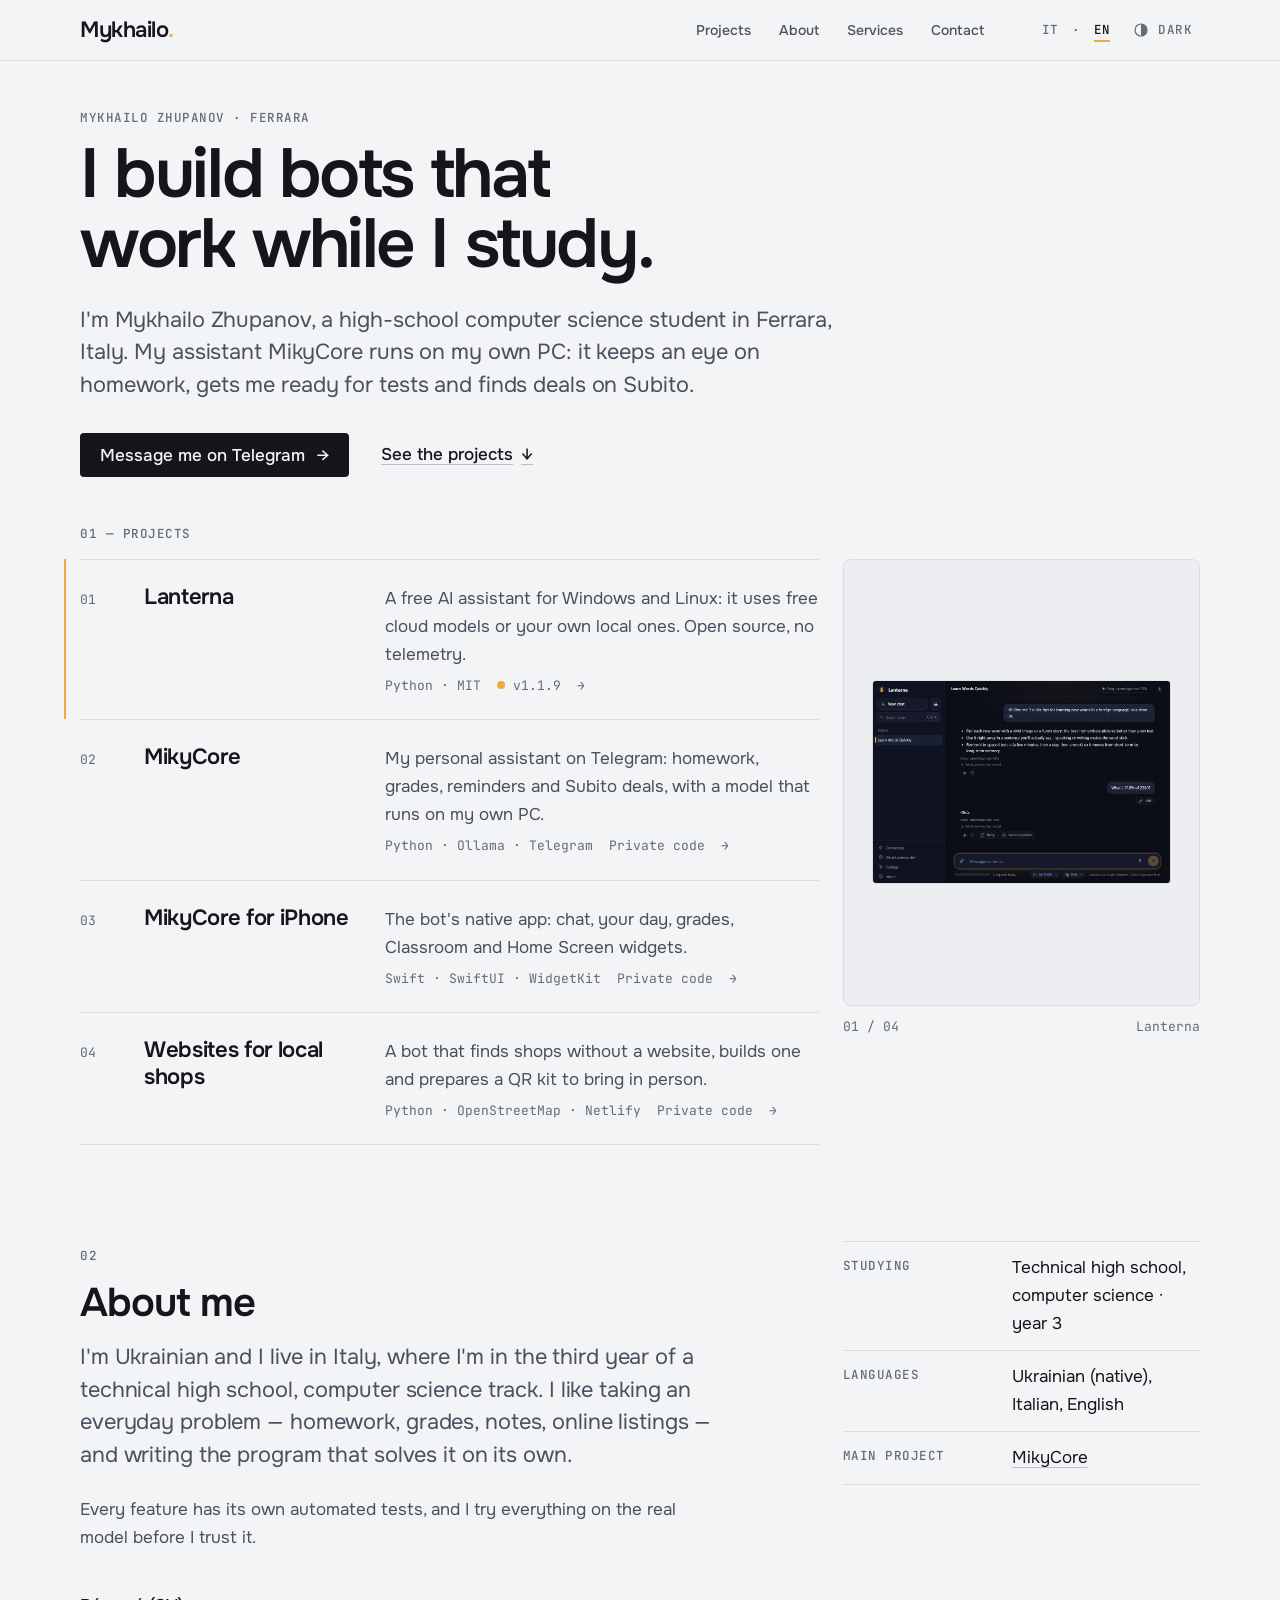
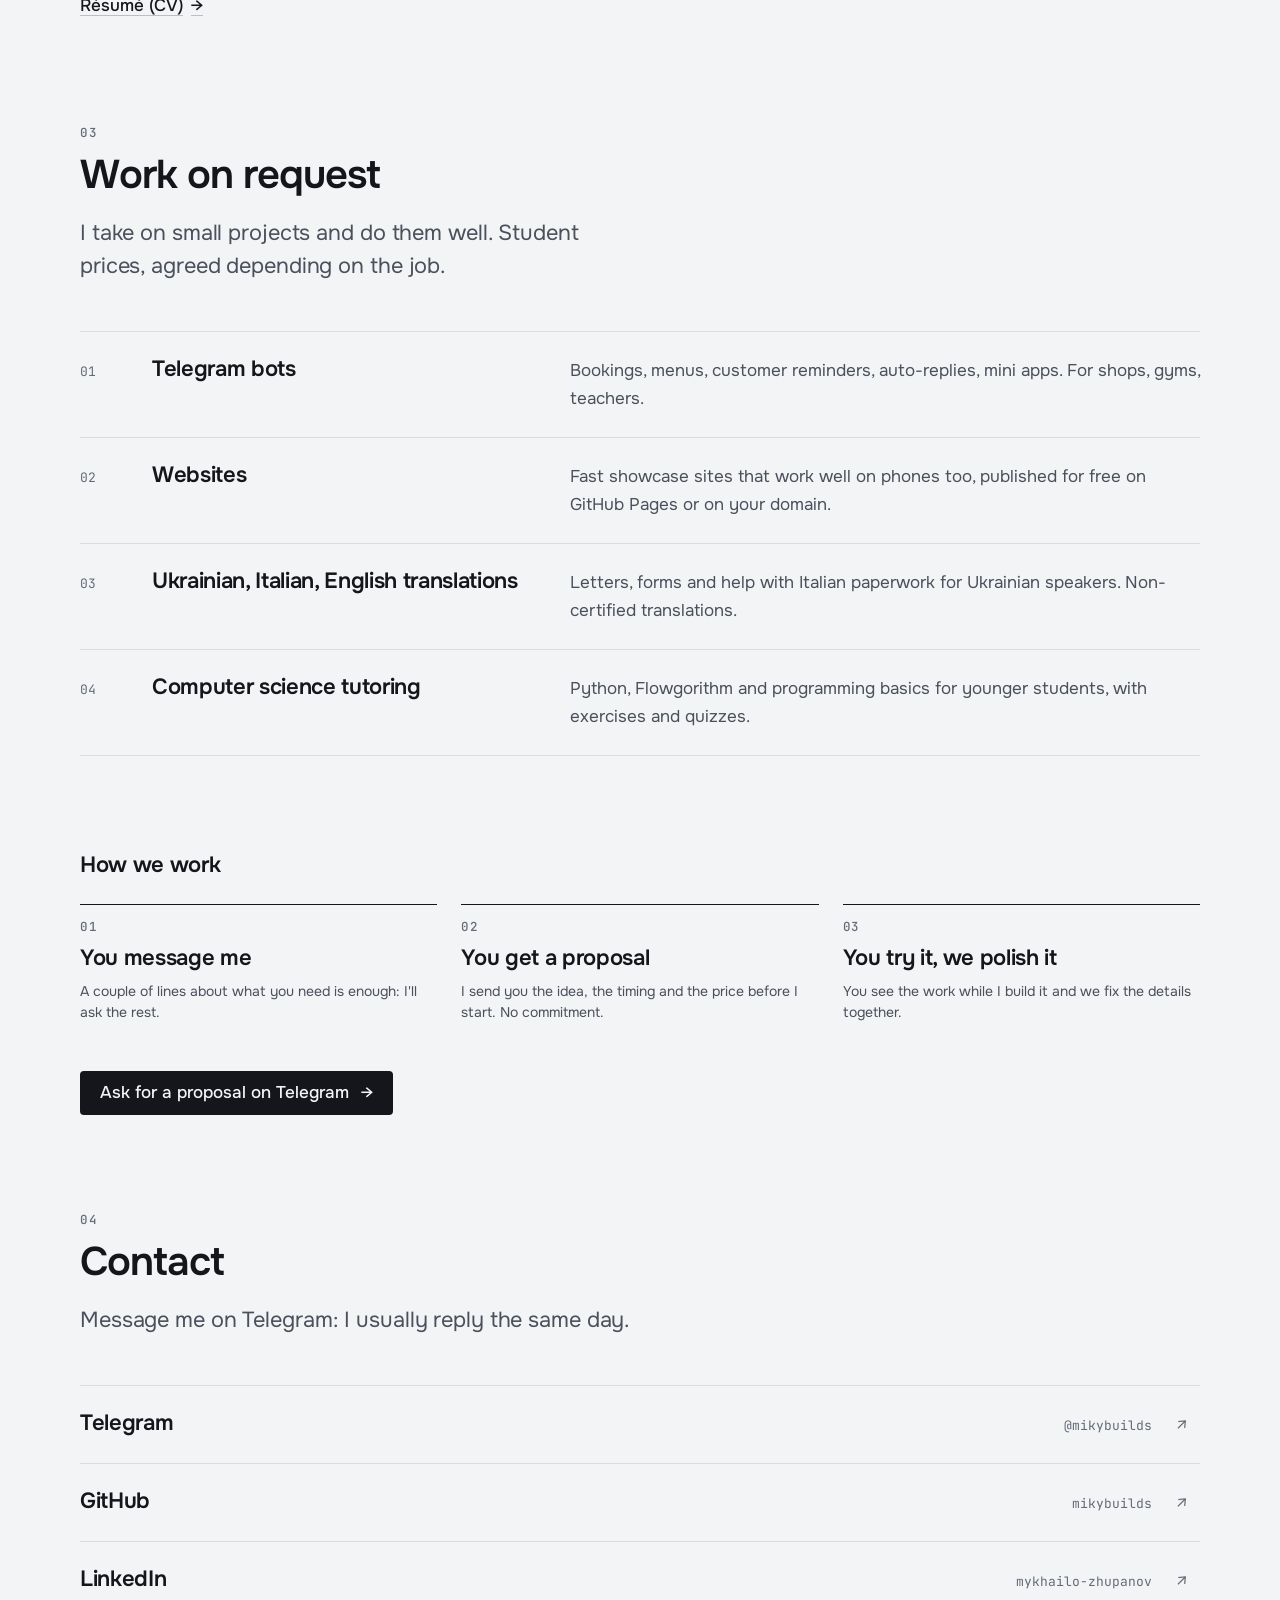
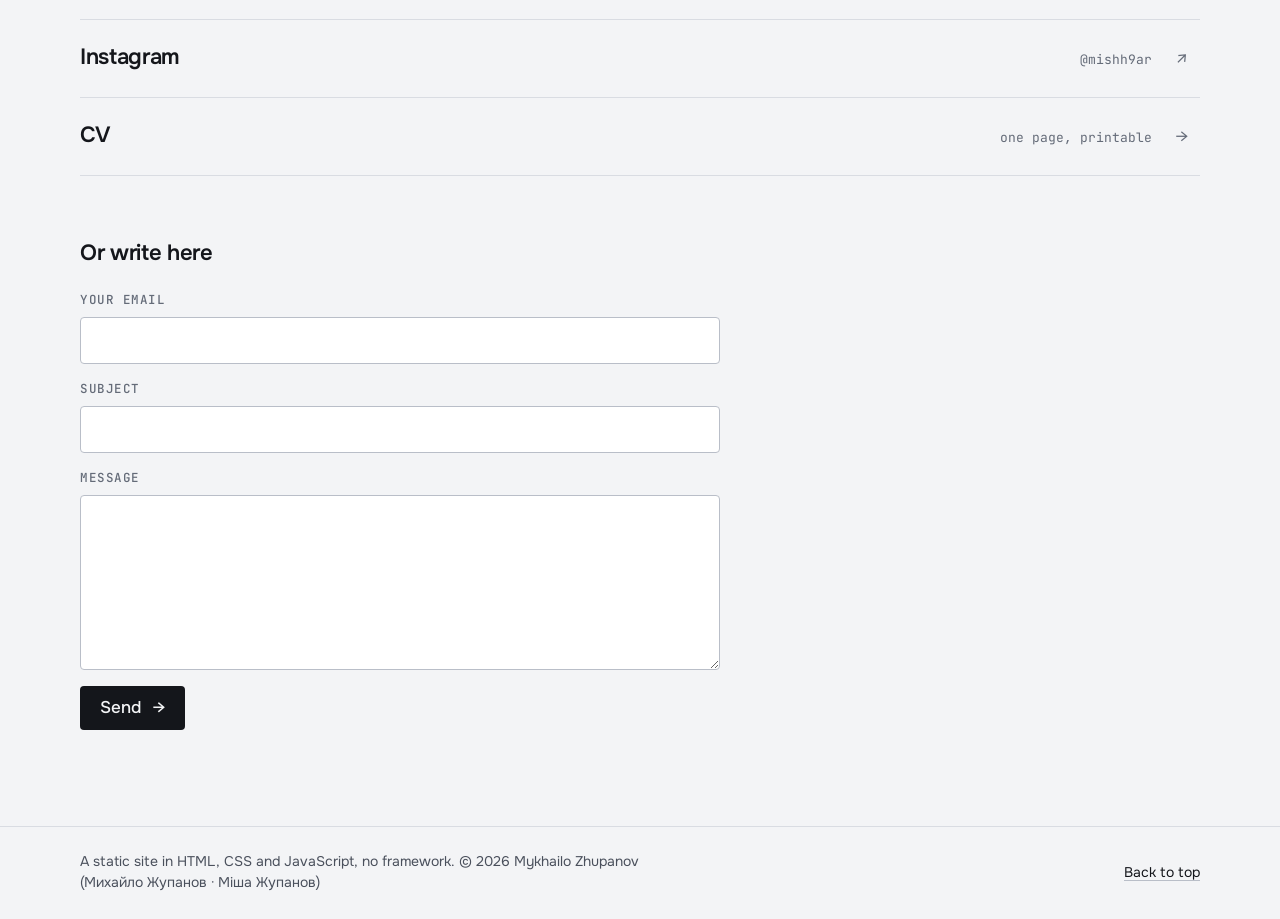
==== commit 2bb27c72: "Lanterna: how it's built, with links to the architecture and security docs; honest footer" ====
--- a/index.html
+++ b/index.html
@@ -9,7 +9,7 @@
   <meta name="theme-color" content="#F3F4F6">
   <link rel="canonical" href="https://mikybuilds.github.io/">
   <script type="application/ld+json">
-  {"@context": "https://schema.org", "@type": "Person", "name": "Mykhailo Zhupanov", "alternateName": ["Mikhail Zhupanov", "Misha Zhupanov", "Zhupanov Mykhailo", "Михайло Жупанов", "Міша Жупанов", "Миша Жупанов", "Жупанов Михайло", "mikybuilds"], "url": "https://mikybuilds.github.io/", "givenName": "Mykhailo", "familyName": "Zhupanov", "mainEntityOfPage": "https://mikybuilds.github.io/", "jobTitle": "High-school computer science student, developer", "homeLocation": {"@type": "Place", "address": {"@type": "PostalAddress", "addressLocality": "Ferrara", "addressCountry": "IT"}}, "knowsAbout": ["Telegram bots", "Local LLM", "iOS apps", "Web development"], "sameAs": ["https://github.com/mikybuilds", "https://www.linkedin.com/in/mykhailo-zhupanov/", "https://t.me/mikybuilds", "https://www.instagram.com/mishh9ar/"]}
+  [{"@context": "https://schema.org", "@type": "WebSite", "name": "Mykhailo Zhupanov", "alternateName": ["mikybuilds", "Михайло Жупанов"], "url": "https://mikybuilds.github.io/"}, {"@context": "https://schema.org", "@type": "Person", "name": "Mykhailo Zhupanov", "alternateName": ["Mikhail Zhupanov", "Misha Zhupanov", "Zhupanov Mykhailo", "Михайло Жупанов", "Міша Жупанов", "Миша Жупанов", "Жупанов Михайло", "mikybuilds"], "url": "https://mikybuilds.github.io/", "givenName": "Mykhailo", "familyName": "Zhupanov", "mainEntityOfPage": "https://mikybuilds.github.io/", "jobTitle": "High-school computer science student, developer", "homeLocation": {"@type": "Place", "address": {"@type": "PostalAddress", "addressLocality": "Ferrara", "addressCountry": "IT"}}, "knowsAbout": ["Telegram bots", "Local LLM", "iOS apps", "Web development"], "sameAs": ["https://github.com/mikybuilds", "https://www.linkedin.com/in/mykhailo-zhupanov/", "https://t.me/mikybuilds", "https://www.instagram.com/mishh9ar/"]}]
   </script>
   <meta name="color-scheme" content="light dark">
   <meta property="og:type" content="website">
@@ -17,14 +17,19 @@
   <meta property="og:description" content="Mykhailo Zhupanov (Михайло Жупанов, Міша Жупанов), studente di un istituto tecnico (informatica) a Ferrara. Costruisco bot Telegram, siti web e assistenti AI che girano sul mio PC.">
   <meta property="og:image" content="https://mikybuilds.github.io/assets/og.png">
   <meta property="og:url" content="https://mikybuilds.github.io/">
-  <link rel="icon" href="data:image/svg+xml,%3Csvg xmlns='http://www.w3.org/2000/svg' viewBox='0 0 64 64'%3E%3Crect width='64' height='64' rx='8' fill='%2314161B'/%3E%3Cpath d='M13 47V18l12 17 12-17v29' fill='none' stroke='%23F3F4F6' stroke-width='6' stroke-linejoin='miter'/%3E%3Ccircle cx='51' cy='45' r='5' fill='%23F2A93B'/%3E%3C/svg%3E">
+  <meta property="og:site_name" content="Mykhailo Zhupanov">
+  <link rel="me" href="https://github.com/mikybuilds">
+  <link rel="icon" href="/favicon.ico" sizes="48x48">
+  <link rel="icon" href="/favicon.svg" type="image/svg+xml">
+  <link rel="icon" href="/favicon-192.png" type="image/png" sizes="192x192">
+  <link rel="apple-touch-icon" href="/apple-touch-icon.png">
   <link rel="preconnect" href="https://fonts.googleapis.com">
   <link rel="preconnect" href="https://fonts.gstatic.com" crossorigin>
   <link href="https://fonts.googleapis.com/css2?family=JetBrains+Mono:wght@400;500&family=Onest:wght@400..600&display=swap" rel="stylesheet">
-  <link rel="stylesheet" href="/tokens.css?v=22">
-  <link rel="stylesheet" href="/base.css?v=22">
-  <link rel="stylesheet" href="/components.css?v=22">
-  <link rel="stylesheet" href="/pages.css?v=22">
+  <link rel="stylesheet" href="/tokens.css?v=24">
+  <link rel="stylesheet" href="/base.css?v=24">
+  <link rel="stylesheet" href="/components.css?v=24">
+  <link rel="stylesheet" href="/pages.css?v=24">
   <script src="/lv.js?v=3" defer></script>
   <script>(function(){var d=document.documentElement;d.classList.add("js");try{var t=localStorage.getItem("theme");if(t)d.dataset.theme=t}catch(e){}})();</script>
 </head>
@@ -58,7 +63,7 @@
     <section class="sec first" id="projects"><div class="wrap">
       <h2 class="label" data-i18n="pj.title">01 — Progetti</h2>
       <div class="index-layout">
-        <div class="index"><a class="index-row" href="/projects/lanterna/" data-preview="/assets/lanterna/chat-dark.webp" data-pw="1120" data-ph="760"><span class="row-no meta">01</span><span class="row-title h3" style="view-transition-name:p-lanterna">Lanterna</span><span class="row-desc" data-i18n="pj.lan.d">Assistente AI gratuito per Windows e Linux: usa modelli cloud gratuiti o i tuoi modelli locali. Open source, senza telemetria.</span><span class="row-meta"><span class="row-k meta">Python · MIT</span><span class="row-s meta"><span><span class="dot" aria-hidden="true"></span><span data-lv="v">v1.1.8</span></span><span class="arr" aria-hidden="true">→</span></span></span></a><a class="index-row" href="/projects/mikycore/" data-preview="/assets/previews/mikycore.webp" data-pw="390" data-ph="844"><span class="row-no meta">02</span><span class="row-title h3" style="view-transition-name:p-mikycore">MikyCore</span><span class="row-desc" data-i18n="pj.mc.d">Il mio assistente personale su Telegram: compiti, voti, promemoria e affari su Subito, con un modello che gira sul mio PC.</span><span class="row-meta"><span class="row-k meta">Python · Ollama · Telegram</span><span class="row-s meta"><span data-i18n="ix.private">Codice privato</span><span class="arr" aria-hidden="true">→</span></span></span></a><a class="index-row" href="/projects/ios/" data-preview="/assets/previews/ios.webp" data-pw="390" data-ph="844"><span class="row-no meta">03</span><span class="row-title h3" data-i18n="pj.ios.n" style="view-transition-name:p-ios">MikyCore per iPhone</span><span class="row-desc" data-i18n="pj.ios.d">L'app nativa del bot: chat, giornata, voti, Classroom e widget sulla schermata Home.</span><span class="row-meta"><span class="row-k meta">Swift · SwiftUI · WidgetKit</span><span class="row-s meta"><span data-i18n="ix.private">Codice privato</span><span class="arr" aria-hidden="true">→</span></span></span></a><a class="index-row" href="/projects/sites/" data-preview="/assets/previews/sites.webp" data-pw="390" data-ph="844"><span class="row-no meta">04</span><span class="row-title h3" data-i18n="pj.sites.n" style="view-transition-name:p-sites">Siti per negozi locali</span><span class="row-desc" data-i18n="pj.sit.d">Un bot che trova attività senza sito, ne costruisce uno e prepara il kit con QR da portare di persona.</span><span class="row-meta"><span class="row-k meta">Python · OpenStreetMap · Netlify</span><span class="row-s meta"><span data-i18n="ix.private">Codice privato</span><span class="arr" aria-hidden="true">→</span></span></span></a></div>
+        <div class="index"><a class="index-row" href="/projects/lanterna/" data-preview="/assets/lanterna/chat-dark.webp" data-pw="1120" data-ph="760"><span class="row-no meta">01</span><span class="row-title h3" style="view-transition-name:p-lanterna">Lanterna</span><span class="row-desc" data-i18n="pj.lan.d">Assistente AI gratuito per Windows e Linux: usa modelli cloud gratuiti o i tuoi modelli locali. Open source, senza telemetria.</span><span class="row-meta"><span class="row-k meta">Python · MIT</span><span class="row-s meta"><span><span class="dot" aria-hidden="true"></span><span data-lv="v">v1.1.9</span></span><span class="arr" aria-hidden="true">→</span></span></span></a><a class="index-row" href="/projects/mikycore/" data-preview="/assets/previews/mikycore.webp" data-pw="390" data-ph="844"><span class="row-no meta">02</span><span class="row-title h3" style="view-transition-name:p-mikycore">MikyCore</span><span class="row-desc" data-i18n="pj.mc.d">Il mio assistente personale su Telegram: compiti, voti, promemoria e affari su Subito, con un modello che gira sul mio PC.</span><span class="row-meta"><span class="row-k meta">Python · Ollama · Telegram</span><span class="row-s meta"><span data-i18n="ix.private">Codice privato</span><span class="arr" aria-hidden="true">→</span></span></span></a><a class="index-row" href="/projects/ios/" data-preview="/assets/previews/ios.webp" data-pw="390" data-ph="844"><span class="row-no meta">03</span><span class="row-title h3" data-i18n="pj.ios.n" style="view-transition-name:p-ios">MikyCore per iPhone</span><span class="row-desc" data-i18n="pj.ios.d">L'app nativa del bot: chat, giornata, voti, Classroom e widget sulla schermata Home.</span><span class="row-meta"><span class="row-k meta">Swift · SwiftUI · WidgetKit</span><span class="row-s meta"><span data-i18n="ix.private">Codice privato</span><span class="arr" aria-hidden="true">→</span></span></span></a><a class="index-row" href="/projects/sites/" data-preview="/assets/previews/sites.webp" data-pw="390" data-ph="844"><span class="row-no meta">04</span><span class="row-title h3" data-i18n="pj.sites.n" style="view-transition-name:p-sites">Siti per negozi locali</span><span class="row-desc" data-i18n="pj.sit.d">Un bot che trova attività senza sito, ne costruisce uno e prepara il kit con QR da portare di persona.</span><span class="row-meta"><span class="row-k meta">Python · OpenStreetMap · Netlify</span><span class="row-s meta"><span data-i18n="ix.private">Codice privato</span><span class="arr" aria-hidden="true">→</span></span></span></a></div>
         <aside class="stage" aria-hidden="true">
           <figure class="plate">
             <div class="plate-frame"><img class="landscape cur" src="/assets/lanterna/chat-dark.webp" alt="" width="1120" height="760"><img class="portrait" src="/assets/previews/mikycore.webp" alt="" width="390" height="844"><img class="portrait" src="/assets/previews/ios.webp" alt="" width="390" height="844"><img class="portrait" src="/assets/previews/sites.webp" alt="" width="390" height="844"></div>
@@ -95,7 +100,7 @@
 
     <section class="sec" id="contact"><div class="wrap">
       <div class="sec-head"><span class="label">04</span><h2 class="h2" data-i18n="ct.title">Contatti</h2><p class="lead" data-i18n="ct.lead">Scrivimi su Telegram: rispondo di solito in giornata.</p></div>
-      <div class="contact-list" data-r><a class="contact-row" href="https://t.me/mikybuilds" target="_blank" rel="noopener"><span class="h3">Telegram</span><span class="meta">@mikybuilds</span><span class="arr" aria-hidden="true">↗</span></a><a class="contact-row" href="https://github.com/mikybuilds" target="_blank" rel="noopener"><span class="h3">GitHub</span><span class="meta">mikybuilds</span><span class="arr" aria-hidden="true">↗</span></a><a class="contact-row" href="https://www.linkedin.com/in/mykhailo-zhupanov/" target="_blank" rel="noopener"><span class="h3">LinkedIn</span><span class="meta">mykhailo-zhupanov</span><span class="arr" aria-hidden="true">↗</span></a><a class="contact-row" href="https://www.instagram.com/mishh9ar/" target="_blank" rel="noopener"><span class="h3">Instagram</span><span class="meta">@mishh9ar</span><span class="arr" aria-hidden="true">↗</span></a><a class="contact-row" href="/cv/"><span class="h3" data-i18n="cv.row">Curriculum</span><span class="meta" data-i18n="cv.rowm">una pagina, stampabile</span><span class="arr" aria-hidden="true">→</span></a></div>
+      <div class="contact-list" data-r><a class="contact-row" href="https://t.me/mikybuilds" target="_blank" rel="me noopener"><span class="h3">Telegram</span><span class="meta">@mikybuilds</span><span class="arr" aria-hidden="true">↗</span></a><a class="contact-row" href="https://github.com/mikybuilds" target="_blank" rel="me noopener"><span class="h3">GitHub</span><span class="meta">mikybuilds</span><span class="arr" aria-hidden="true">↗</span></a><a class="contact-row" href="https://www.linkedin.com/in/mykhailo-zhupanov/" target="_blank" rel="me noopener"><span class="h3">LinkedIn</span><span class="meta">mykhailo-zhupanov</span><span class="arr" aria-hidden="true">↗</span></a><a class="contact-row" href="https://www.instagram.com/mishh9ar/" target="_blank" rel="me noopener"><span class="h3">Instagram</span><span class="meta">@mishh9ar</span><span class="arr" aria-hidden="true">↗</span></a><a class="contact-row" href="/cv/"><span class="h3" data-i18n="cv.row">Curriculum</span><span class="meta" data-i18n="cv.rowm">una pagina, stampabile</span><span class="arr" aria-hidden="true">→</span></a></div>
       <form class="form" id="contact-form" action="https://api.web3forms.com/submit" method="POST" novalidate data-r>
         <h3 class="h3" data-i18n="fm.h">Oppure scrivi qui</h3>
         <input type="hidden" name="access_key" value="fa7a9e1f-1c98-408e-877a-d4b1c318d550">
@@ -111,10 +116,10 @@
   </main>
 
   <footer class="site-foot"><div class="wrap">
-    <p class="small dim"><span data-i18n="foot">Sito scritto a mano in HTML, CSS e JavaScript.</span> © <span id="year">2026</span> Mykhailo Zhupanov <span lang="uk">(Михайло Жупанов · Міша Жупанов)</span></p>
+    <p class="small dim"><span data-i18n="foot">Sito statico in HTML, CSS e JavaScript, senza framework.</span> © <span id="year">2026</span> Mykhailo Zhupanov <span lang="uk">(Михайло Жупанов · Міша Жупанов)</span></p>
     <a class="small" href="#main" data-i18n="totop">Torna su</a>
   </div></footer>
-  <script>window.PAGE_EN = {"pj.lan.d": "A free AI assistant for Windows and Linux: it uses free cloud models or your own local ones. Open source, no telemetry.", "pj.mc.d": "My personal assistant on Telegram: homework, grades, reminders and Subito deals, with a model that runs on my own PC.", "ix.private": "Private code", "pj.ios.n": "MikyCore for iPhone", "pj.ios.d": "The bot's native app: chat, your day, grades, Classroom and Home Screen widgets.", "pj.sites.n": "Websites for local shops", "pj.sit.d": "A bot that finds shops without a website, builds one and prepares a QR kit to bring in person.", "hero.more2": "See the projects", "pj.title": "01 — Projects", "hero.cta": "Message me on Telegram", "about.title": "About me", "about.p1": "I'm Ukrainian and I live in Italy, where I'm in the third year of a technical high school, computer science track. I like taking an everyday problem — homework, grades, notes, online listings — and writing the program that solves it on its own.", "ab.p2": "Every feature has its own automated tests, and I try everything on the real model before I trust it.", "ab.k1": "Studying", "ab.k4": "Languages", "ab.v4": "Ukrainian (native), Italian, English", "ab.k5": "Main project", "ab.v1": "Technical high school, computer science · year 3", "cv.link": "Résumé (CV)", "s1.t": "Telegram bots", "s1.d": "Bookings, menus, customer reminders, auto-replies, mini apps. For shops, gyms, teachers.", "s2.t": "Websites", "s2.d": "Fast showcase sites that work well on phones too, published for free on GitHub Pages or on your domain.", "s3.t": "Ukrainian, Italian, English translations", "s3.d": "Letters, forms and help with Italian paperwork for Ukrainian speakers. Non-certified translations.", "s4.t": "Computer science tutoring", "s4.d": "Python, Flowgorithm and programming basics for younger students, with exercises and quizzes.", "pr.1t": "You message me", "pr.1d": "A couple of lines about what you need is enough: I'll ask the rest.", "pr.2t": "You get a proposal", "pr.2d": "I send you the idea, the timing and the price before I start. No commitment.", "pr.3t": "You try it, we polish it", "pr.3d": "You see the work while I build it and we fix the details together.", "srv.lead": "I take on small projects and do them well. Student prices, agreed depending on the job.", "srv.title": "Work on request", "pr.title": "How we work", "pr.cta": "Ask for a proposal on Telegram", "hero.title": "I build bots that work while I study.", "hero.lead": "I'm Mykhailo Zhupanov, a high-school computer science student in Ferrara, Italy. My assistant MikyCore runs on my own PC: it keeps an eye on homework, gets me ready for tests and finds deals on Subito.", "cv.row": "CV", "cv.rowm": "one page, printable", "ct.lead": "Message me on Telegram: I usually reply the same day.", "ct.title": "Contact", "fm.h": "Or write here", "fm.email": "Your email", "fm.subject": "Subject", "fm.msg": "Message", "fm.send": "Send", "fm.sending": "Sending…", "fm.ok": "Sent. I'll reply to your email.", "fm.err": "It didn't go through. Please write on Telegram.", "fm.e.email": "Enter an email I can reply to, like name@example.com.", "fm.e.subject": "Add a subject.", "fm.e.message": "Write the message.", "_title": "Mykhailo Zhupanov — Telegram bots and local AI", "_desc": "Mykhailo Zhupanov (Михайло Жупанов, Міша Жупанов), high-school computer science student in Ferrara, Italy. I build Telegram bots, websites and AI assistants that run on my own PC.", "skip": "Skip to content", "nav.projects": "Projects", "nav.about": "About", "nav.services": "Services", "nav.contact": "Contact", "foot": "Site written by hand in HTML, CSS and JavaScript.", "totop": "Back to top"};</script>
-  <script src="/site.js?v=22"></script>
+  <script>window.PAGE_EN = {"pj.lan.d": "A free AI assistant for Windows and Linux: it uses free cloud models or your own local ones. Open source, no telemetry.", "pj.mc.d": "My personal assistant on Telegram: homework, grades, reminders and Subito deals, with a model that runs on my own PC.", "ix.private": "Private code", "pj.ios.n": "MikyCore for iPhone", "pj.ios.d": "The bot's native app: chat, your day, grades, Classroom and Home Screen widgets.", "pj.sites.n": "Websites for local shops", "pj.sit.d": "A bot that finds shops without a website, builds one and prepares a QR kit to bring in person.", "hero.more2": "See the projects", "pj.title": "01 — Projects", "hero.cta": "Message me on Telegram", "about.title": "About me", "about.p1": "I'm Ukrainian and I live in Italy, where I'm in the third year of a technical high school, computer science track. I like taking an everyday problem — homework, grades, notes, online listings — and writing the program that solves it on its own.", "ab.p2": "Every feature has its own automated tests, and I try everything on the real model before I trust it.", "ab.k1": "Studying", "ab.k4": "Languages", "ab.v4": "Ukrainian (native), Italian, English", "ab.k5": "Main project", "ab.v1": "Technical high school, computer science · year 3", "cv.link": "Résumé (CV)", "s1.t": "Telegram bots", "s1.d": "Bookings, menus, customer reminders, auto-replies, mini apps. For shops, gyms, teachers.", "s2.t": "Websites", "s2.d": "Fast showcase sites that work well on phones too, published for free on GitHub Pages or on your domain.", "s3.t": "Ukrainian, Italian, English translations", "s3.d": "Letters, forms and help with Italian paperwork for Ukrainian speakers. Non-certified translations.", "s4.t": "Computer science tutoring", "s4.d": "Python, Flowgorithm and programming basics for younger students, with exercises and quizzes.", "pr.1t": "You message me", "pr.1d": "A couple of lines about what you need is enough: I'll ask the rest.", "pr.2t": "You get a proposal", "pr.2d": "I send you the idea, the timing and the price before I start. No commitment.", "pr.3t": "You try it, we polish it", "pr.3d": "You see the work while I build it and we fix the details together.", "srv.lead": "I take on small projects and do them well. Student prices, agreed depending on the job.", "srv.title": "Work on request", "pr.title": "How we work", "pr.cta": "Ask for a proposal on Telegram", "hero.title": "I build bots that work while I study.", "hero.lead": "I'm Mykhailo Zhupanov, a high-school computer science student in Ferrara, Italy. My assistant MikyCore runs on my own PC: it keeps an eye on homework, gets me ready for tests and finds deals on Subito.", "cv.row": "CV", "cv.rowm": "one page, printable", "ct.lead": "Message me on Telegram: I usually reply the same day.", "ct.title": "Contact", "fm.h": "Or write here", "fm.email": "Your email", "fm.subject": "Subject", "fm.msg": "Message", "fm.send": "Send", "fm.sending": "Sending…", "fm.ok": "Sent. I'll reply to your email.", "fm.err": "It didn't go through. Please write on Telegram.", "fm.e.email": "Enter an email I can reply to, like name@example.com.", "fm.e.subject": "Add a subject.", "fm.e.message": "Write the message.", "_title": "Mykhailo Zhupanov — Telegram bots and local AI", "_desc": "Mykhailo Zhupanov (Михайло Жупанов, Міша Жупанов), high-school computer science student in Ferrara, Italy. I build Telegram bots, websites and AI assistants that run on my own PC.", "skip": "Skip to content", "nav.projects": "Projects", "nav.about": "About", "nav.services": "Services", "nav.contact": "Contact", "foot": "A static site in HTML, CSS and JavaScript, no framework.", "totop": "Back to top"};</script>
+  <script src="/site.js?v=24"></script>
 </body>
 </html>
--- a/components.css
+++ b/components.css
@@ -166,6 +166,7 @@
 .site-foot { border-top: 1px solid var(--line); padding: var(--s5) 0; }
 .site-foot a { display: inline-flex; align-items: center; min-height: 44px; }
 .site-foot .wrap { display: flex; flex-wrap: wrap; justify-content: space-between; gap: var(--s3) var(--s5); }
+.site-foot p { max-width: 64ch; }   /* the colophon wraps in its own measure, so "back to top" keeps its place on the right */
 
 /* ---------- motion ---------- */
 .js [data-r] { opacity: 0; transform: translateY(8px); transition: opacity var(--t-slow) var(--ease) var(--d, 0ms), transform var(--t-slow) var(--ease) var(--d, 0ms); }
--- a/pages.css
+++ b/pages.css
@@ -111,3 +111,4 @@
   .facts > div { padding: 5pt 0; grid-template-columns: minmax(0, 7em) minmax(0, 1fr); gap: 8pt; }
   .mt-m { margin-top: 6pt; }
 }
+.split + .steps-label { margin: var(--s7) 0 var(--s4); }
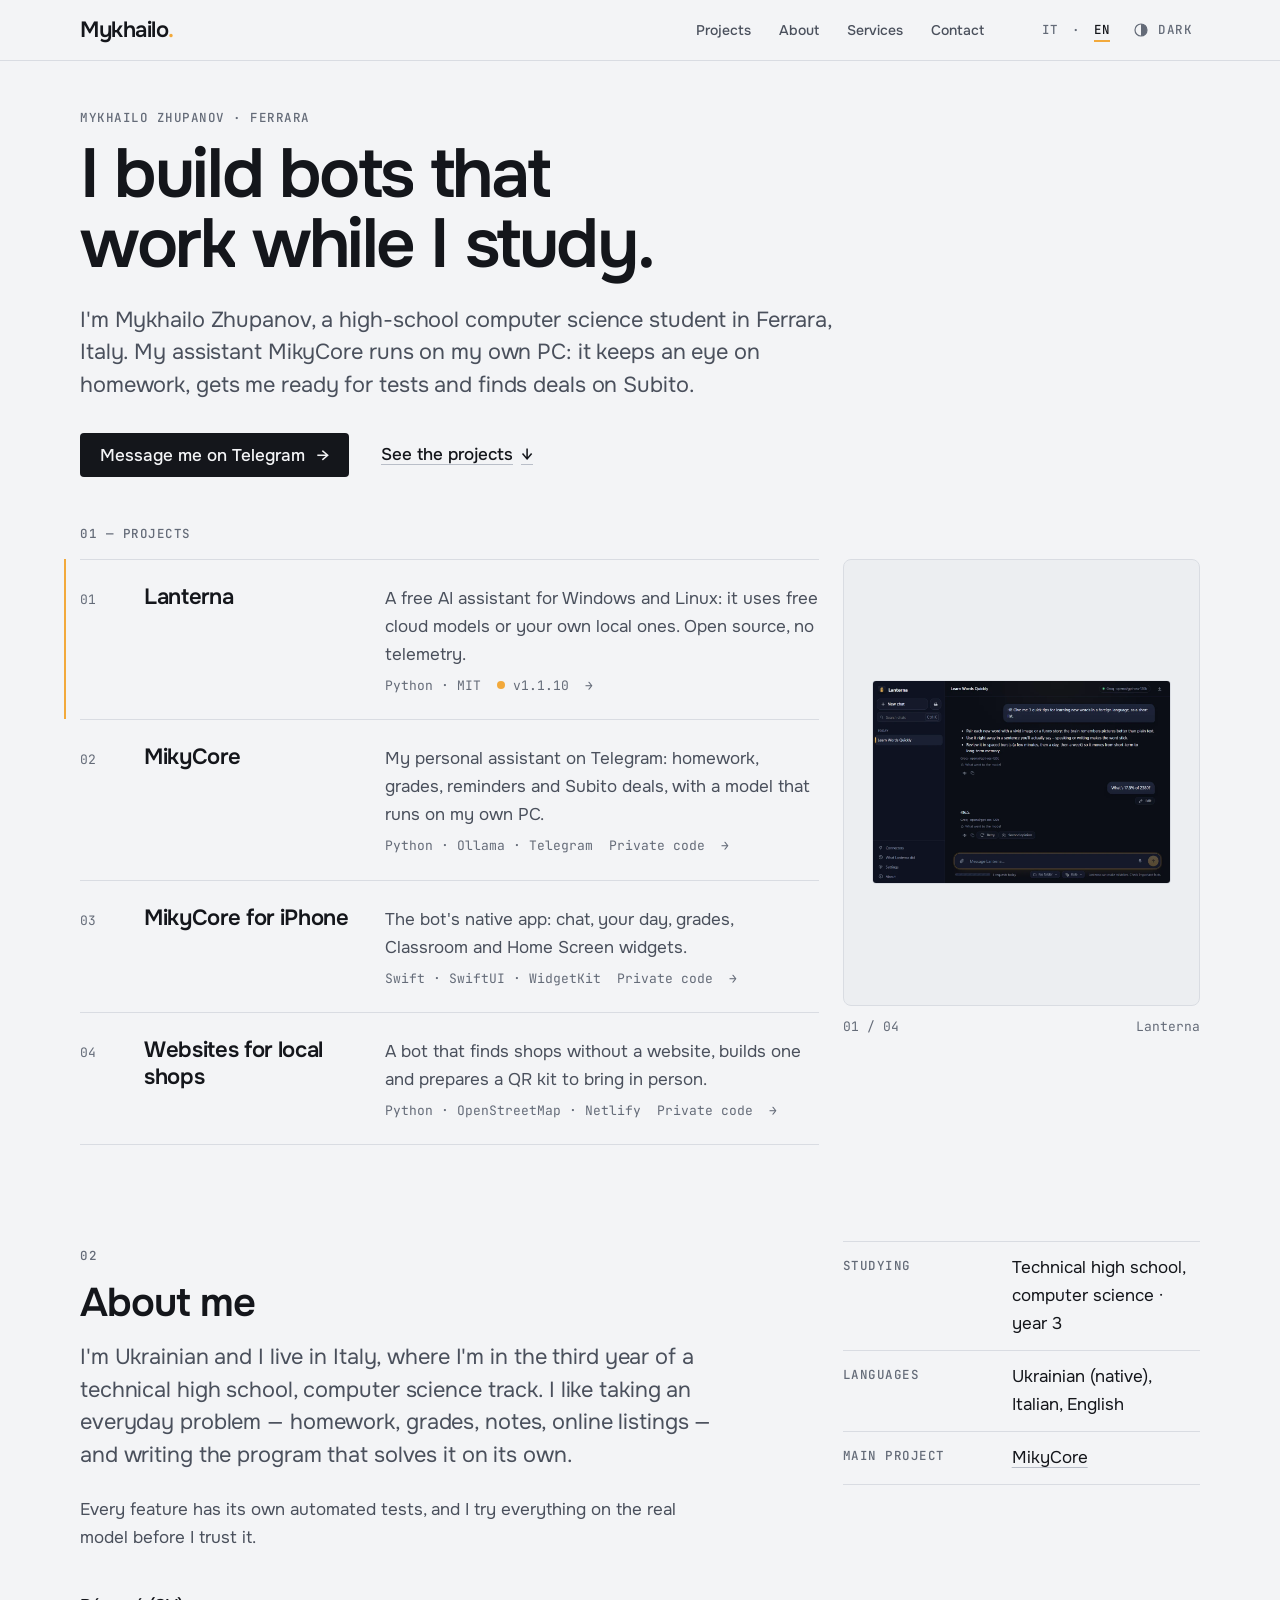
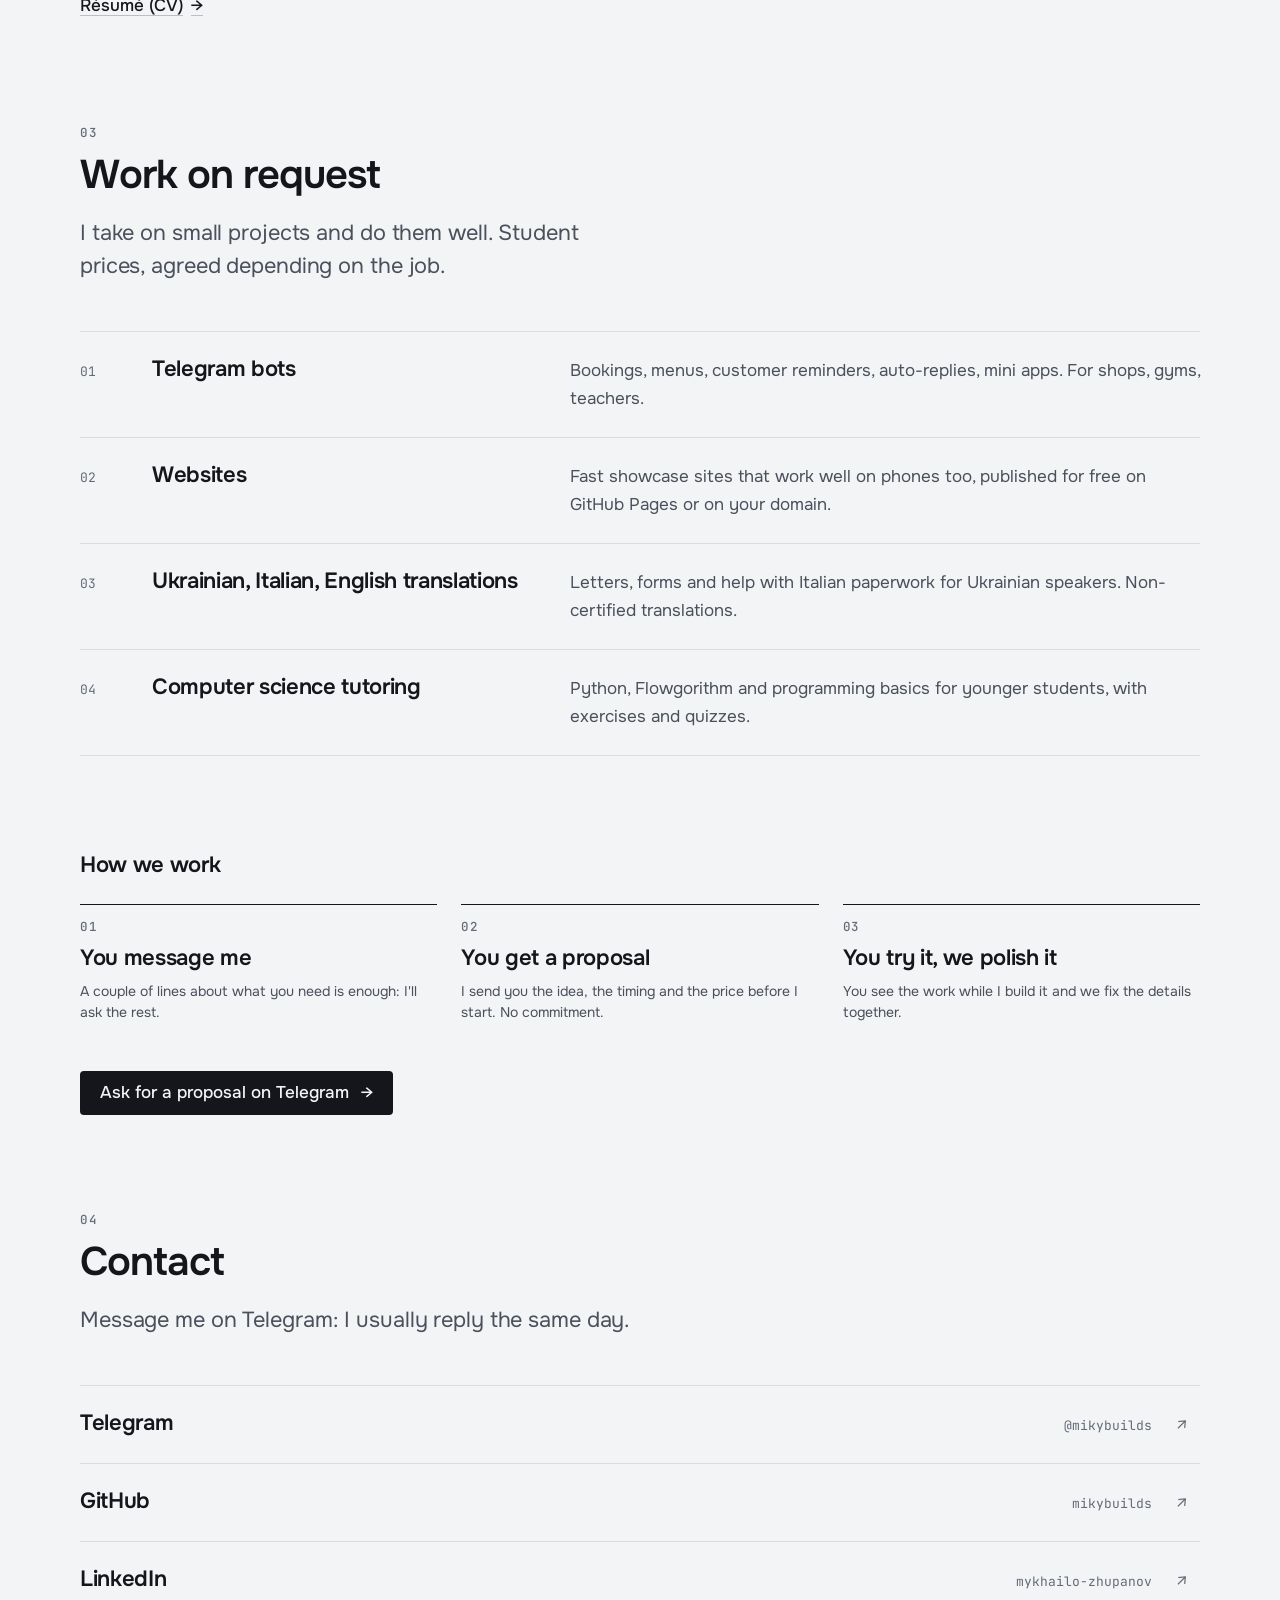
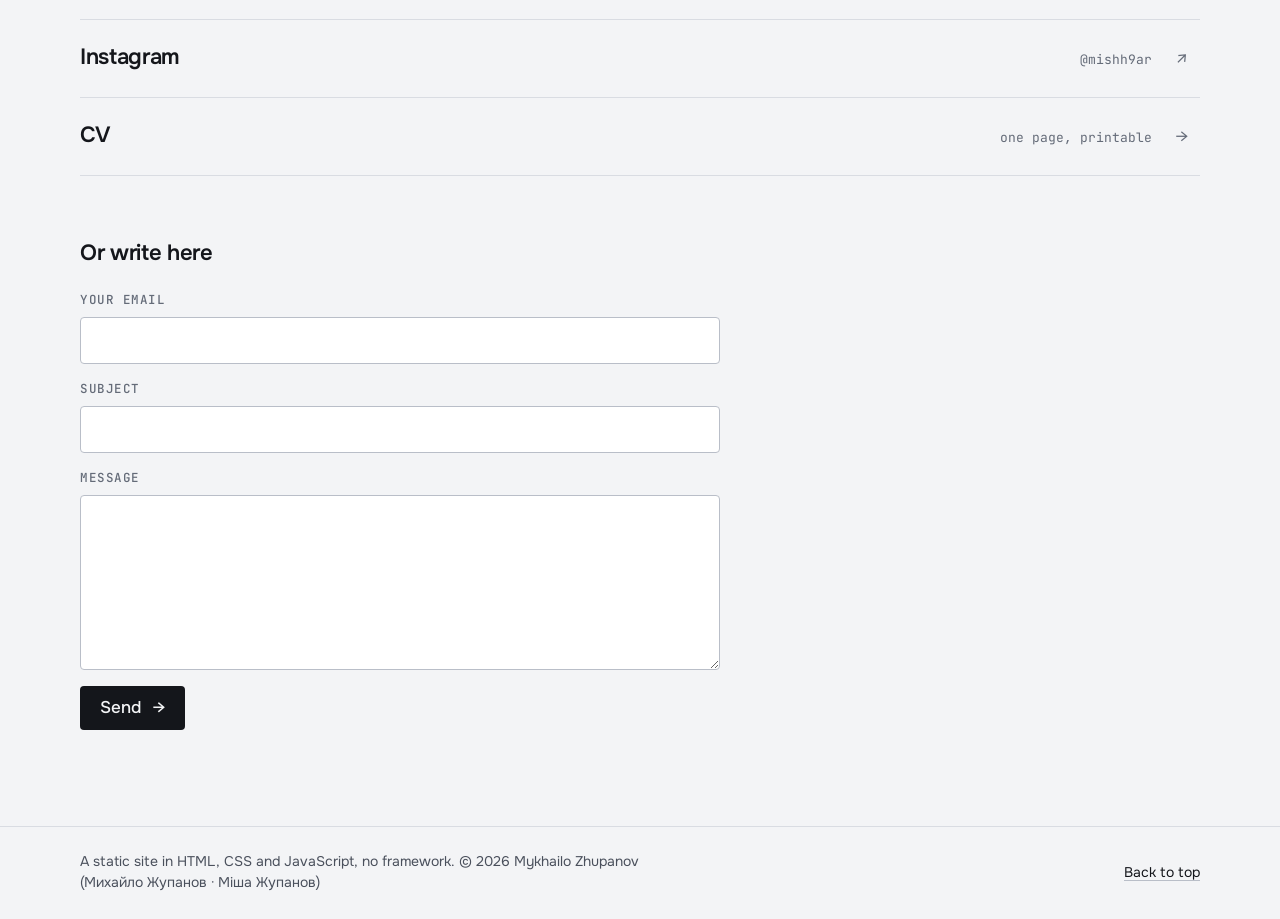
==== commit c3692ebf: "Lanterna 1.1.10 on the site" ====
--- a/index.html
+++ b/index.html
@@ -63,7 +63,7 @@
     <section class="sec first" id="projects"><div class="wrap">
       <h2 class="label" data-i18n="pj.title">01 — Progetti</h2>
       <div class="index-layout">
-        <div class="index"><a class="index-row" href="/projects/lanterna/" data-preview="/assets/lanterna/chat-dark.webp" data-pw="1120" data-ph="760"><span class="row-no meta">01</span><span class="row-title h3" style="view-transition-name:p-lanterna">Lanterna</span><span class="row-desc" data-i18n="pj.lan.d">Assistente AI gratuito per Windows e Linux: usa modelli cloud gratuiti o i tuoi modelli locali. Open source, senza telemetria.</span><span class="row-meta"><span class="row-k meta">Python · MIT</span><span class="row-s meta"><span><span class="dot" aria-hidden="true"></span><span data-lv="v">v1.1.9</span></span><span class="arr" aria-hidden="true">→</span></span></span></a><a class="index-row" href="/projects/mikycore/" data-preview="/assets/previews/mikycore.webp" data-pw="390" data-ph="844"><span class="row-no meta">02</span><span class="row-title h3" style="view-transition-name:p-mikycore">MikyCore</span><span class="row-desc" data-i18n="pj.mc.d">Il mio assistente personale su Telegram: compiti, voti, promemoria e affari su Subito, con un modello che gira sul mio PC.</span><span class="row-meta"><span class="row-k meta">Python · Ollama · Telegram</span><span class="row-s meta"><span data-i18n="ix.private">Codice privato</span><span class="arr" aria-hidden="true">→</span></span></span></a><a class="index-row" href="/projects/ios/" data-preview="/assets/previews/ios.webp" data-pw="390" data-ph="844"><span class="row-no meta">03</span><span class="row-title h3" data-i18n="pj.ios.n" style="view-transition-name:p-ios">MikyCore per iPhone</span><span class="row-desc" data-i18n="pj.ios.d">L'app nativa del bot: chat, giornata, voti, Classroom e widget sulla schermata Home.</span><span class="row-meta"><span class="row-k meta">Swift · SwiftUI · WidgetKit</span><span class="row-s meta"><span data-i18n="ix.private">Codice privato</span><span class="arr" aria-hidden="true">→</span></span></span></a><a class="index-row" href="/projects/sites/" data-preview="/assets/previews/sites.webp" data-pw="390" data-ph="844"><span class="row-no meta">04</span><span class="row-title h3" data-i18n="pj.sites.n" style="view-transition-name:p-sites">Siti per negozi locali</span><span class="row-desc" data-i18n="pj.sit.d">Un bot che trova attività senza sito, ne costruisce uno e prepara il kit con QR da portare di persona.</span><span class="row-meta"><span class="row-k meta">Python · OpenStreetMap · Netlify</span><span class="row-s meta"><span data-i18n="ix.private">Codice privato</span><span class="arr" aria-hidden="true">→</span></span></span></a></div>
+        <div class="index"><a class="index-row" href="/projects/lanterna/" data-preview="/assets/lanterna/chat-dark.webp" data-pw="1120" data-ph="760"><span class="row-no meta">01</span><span class="row-title h3" style="view-transition-name:p-lanterna">Lanterna</span><span class="row-desc" data-i18n="pj.lan.d">Assistente AI gratuito per Windows e Linux: usa modelli cloud gratuiti o i tuoi modelli locali. Open source, senza telemetria.</span><span class="row-meta"><span class="row-k meta">Python · MIT</span><span class="row-s meta"><span><span class="dot" aria-hidden="true"></span><span data-lv="v">v1.1.10</span></span><span class="arr" aria-hidden="true">→</span></span></span></a><a class="index-row" href="/projects/mikycore/" data-preview="/assets/previews/mikycore.webp" data-pw="390" data-ph="844"><span class="row-no meta">02</span><span class="row-title h3" style="view-transition-name:p-mikycore">MikyCore</span><span class="row-desc" data-i18n="pj.mc.d">Il mio assistente personale su Telegram: compiti, voti, promemoria e affari su Subito, con un modello che gira sul mio PC.</span><span class="row-meta"><span class="row-k meta">Python · Ollama · Telegram</span><span class="row-s meta"><span data-i18n="ix.private">Codice privato</span><span class="arr" aria-hidden="true">→</span></span></span></a><a class="index-row" href="/projects/ios/" data-preview="/assets/previews/ios.webp" data-pw="390" data-ph="844"><span class="row-no meta">03</span><span class="row-title h3" data-i18n="pj.ios.n" style="view-transition-name:p-ios">MikyCore per iPhone</span><span class="row-desc" data-i18n="pj.ios.d">L'app nativa del bot: chat, giornata, voti, Classroom e widget sulla schermata Home.</span><span class="row-meta"><span class="row-k meta">Swift · SwiftUI · WidgetKit</span><span class="row-s meta"><span data-i18n="ix.private">Codice privato</span><span class="arr" aria-hidden="true">→</span></span></span></a><a class="index-row" href="/projects/sites/" data-preview="/assets/previews/sites.webp" data-pw="390" data-ph="844"><span class="row-no meta">04</span><span class="row-title h3" data-i18n="pj.sites.n" style="view-transition-name:p-sites">Siti per negozi locali</span><span class="row-desc" data-i18n="pj.sit.d">Un bot che trova attività senza sito, ne costruisce uno e prepara il kit con QR da portare di persona.</span><span class="row-meta"><span class="row-k meta">Python · OpenStreetMap · Netlify</span><span class="row-s meta"><span data-i18n="ix.private">Codice privato</span><span class="arr" aria-hidden="true">→</span></span></span></a></div>
         <aside class="stage" aria-hidden="true">
           <figure class="plate">
             <div class="plate-frame"><img class="landscape cur" src="/assets/lanterna/chat-dark.webp" alt="" width="1120" height="760"><img class="portrait" src="/assets/previews/mikycore.webp" alt="" width="390" height="844"><img class="portrait" src="/assets/previews/ios.webp" alt="" width="390" height="844"><img class="portrait" src="/assets/previews/sites.webp" alt="" width="390" height="844"></div>
